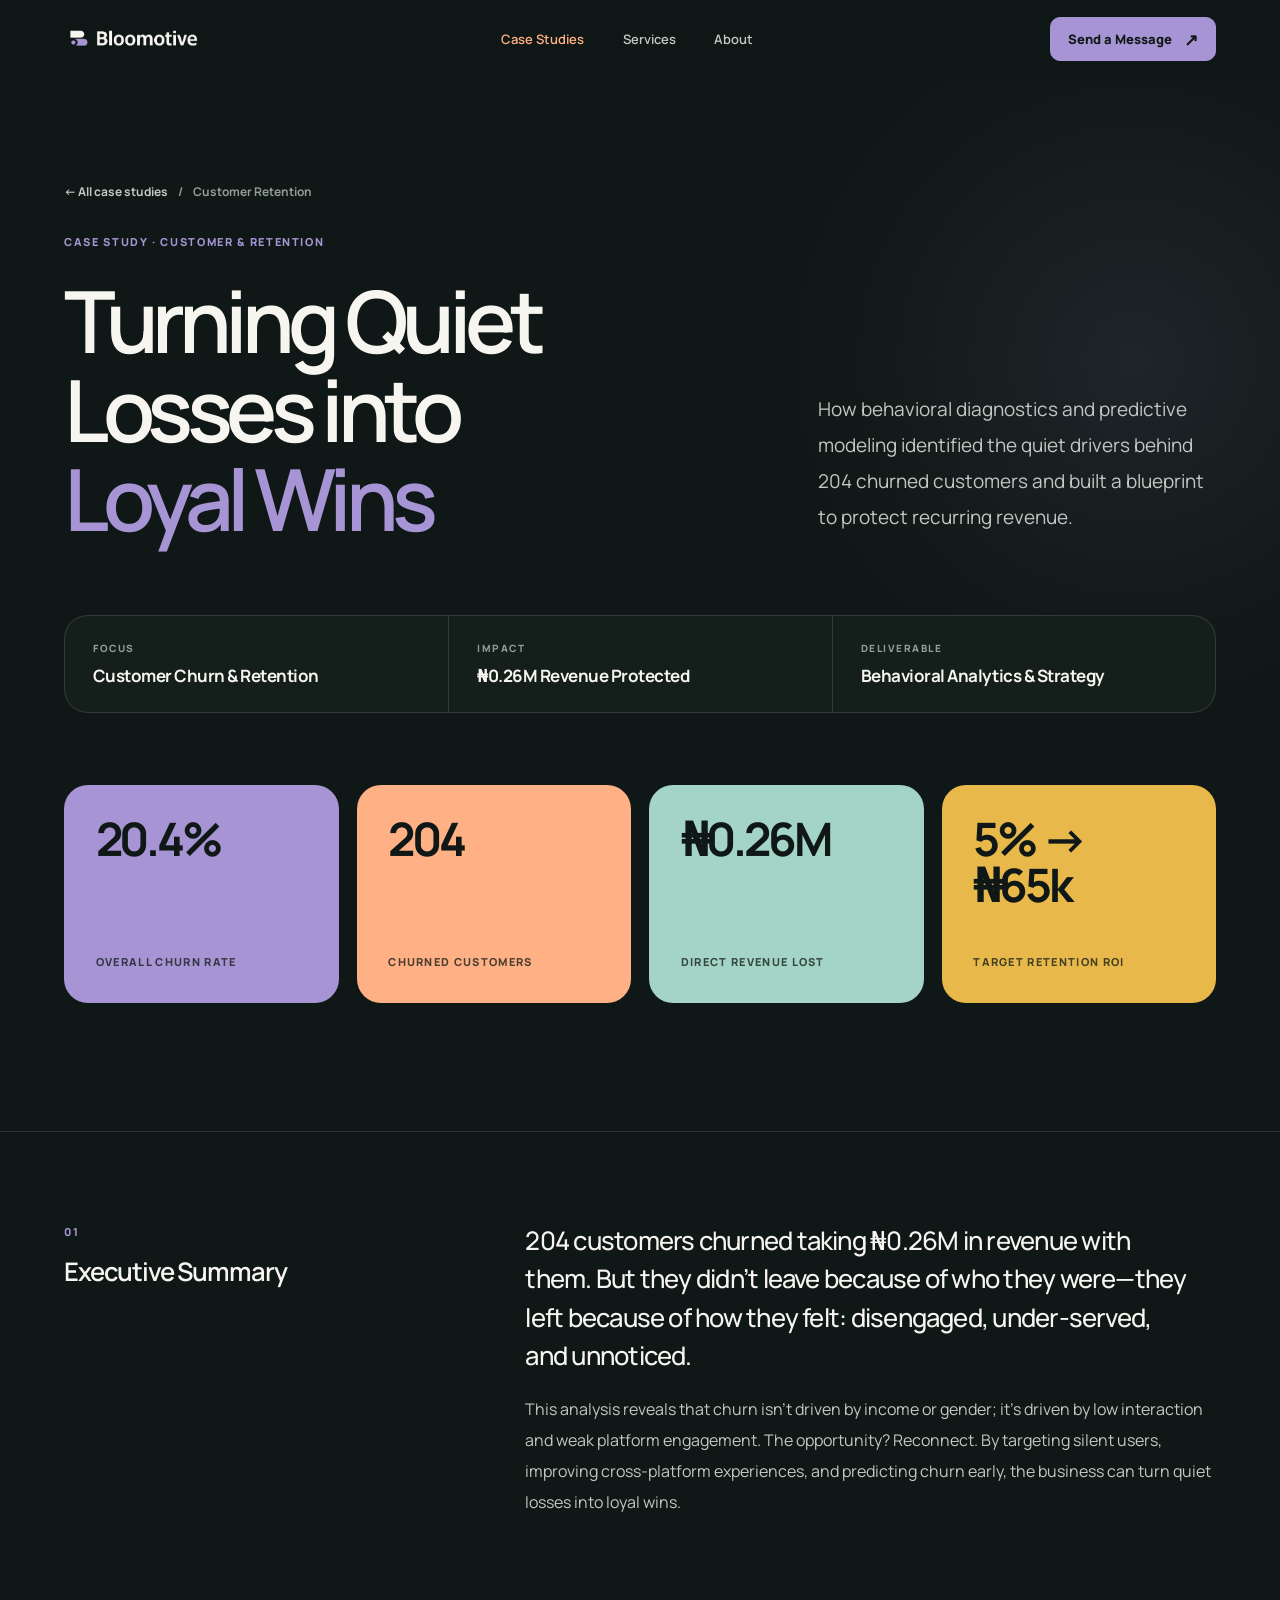
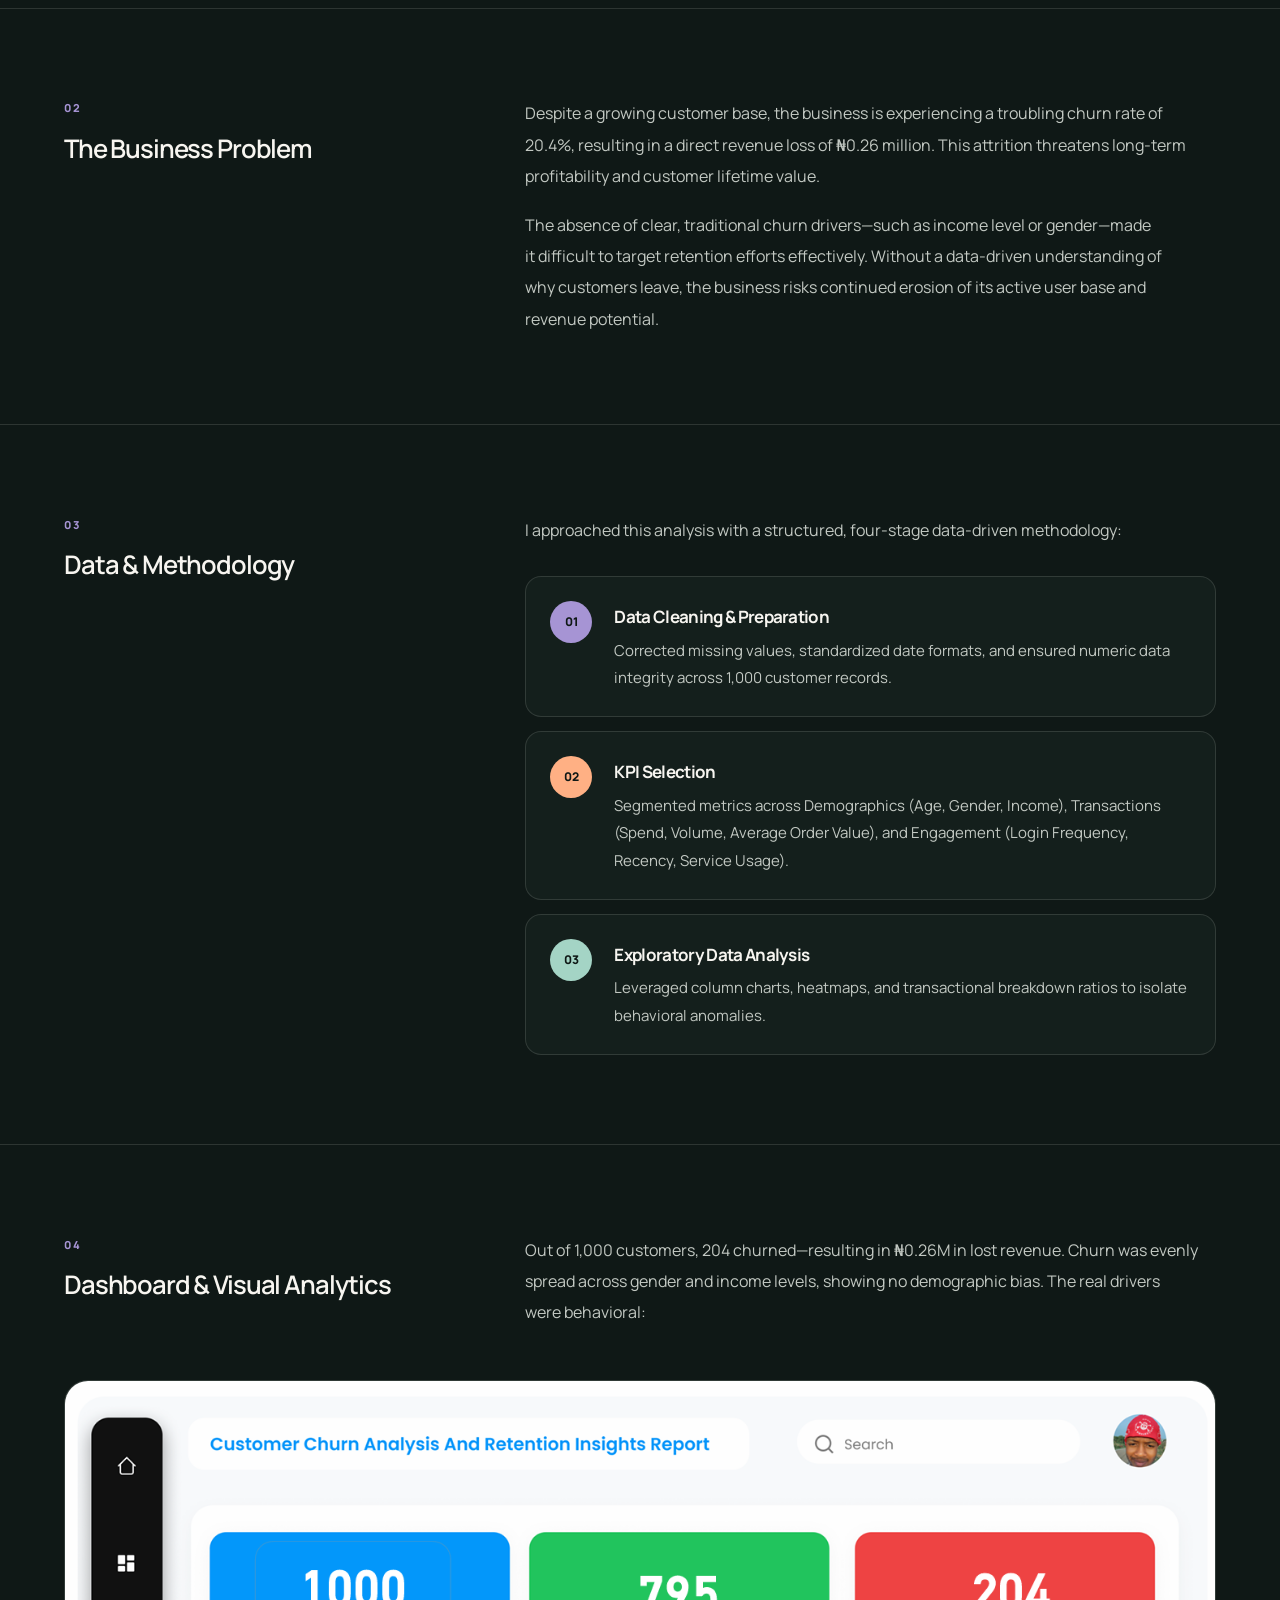
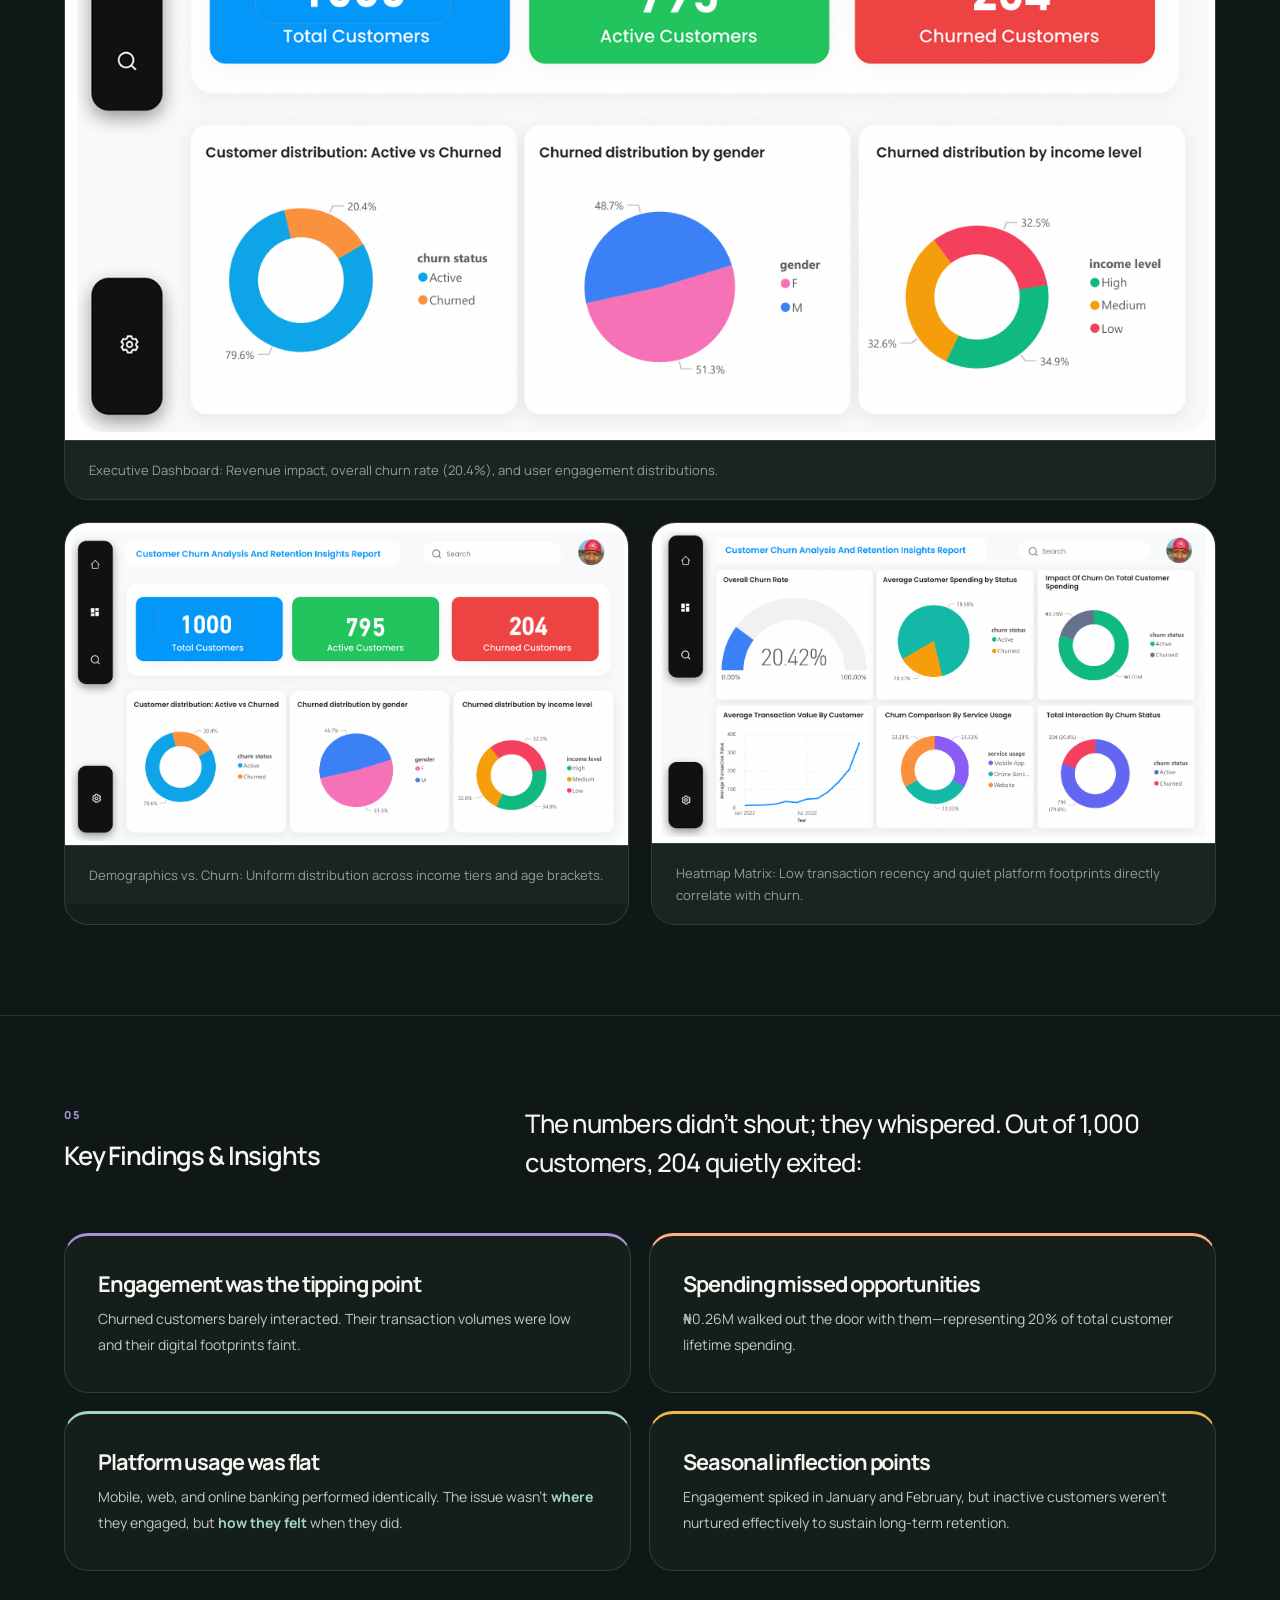
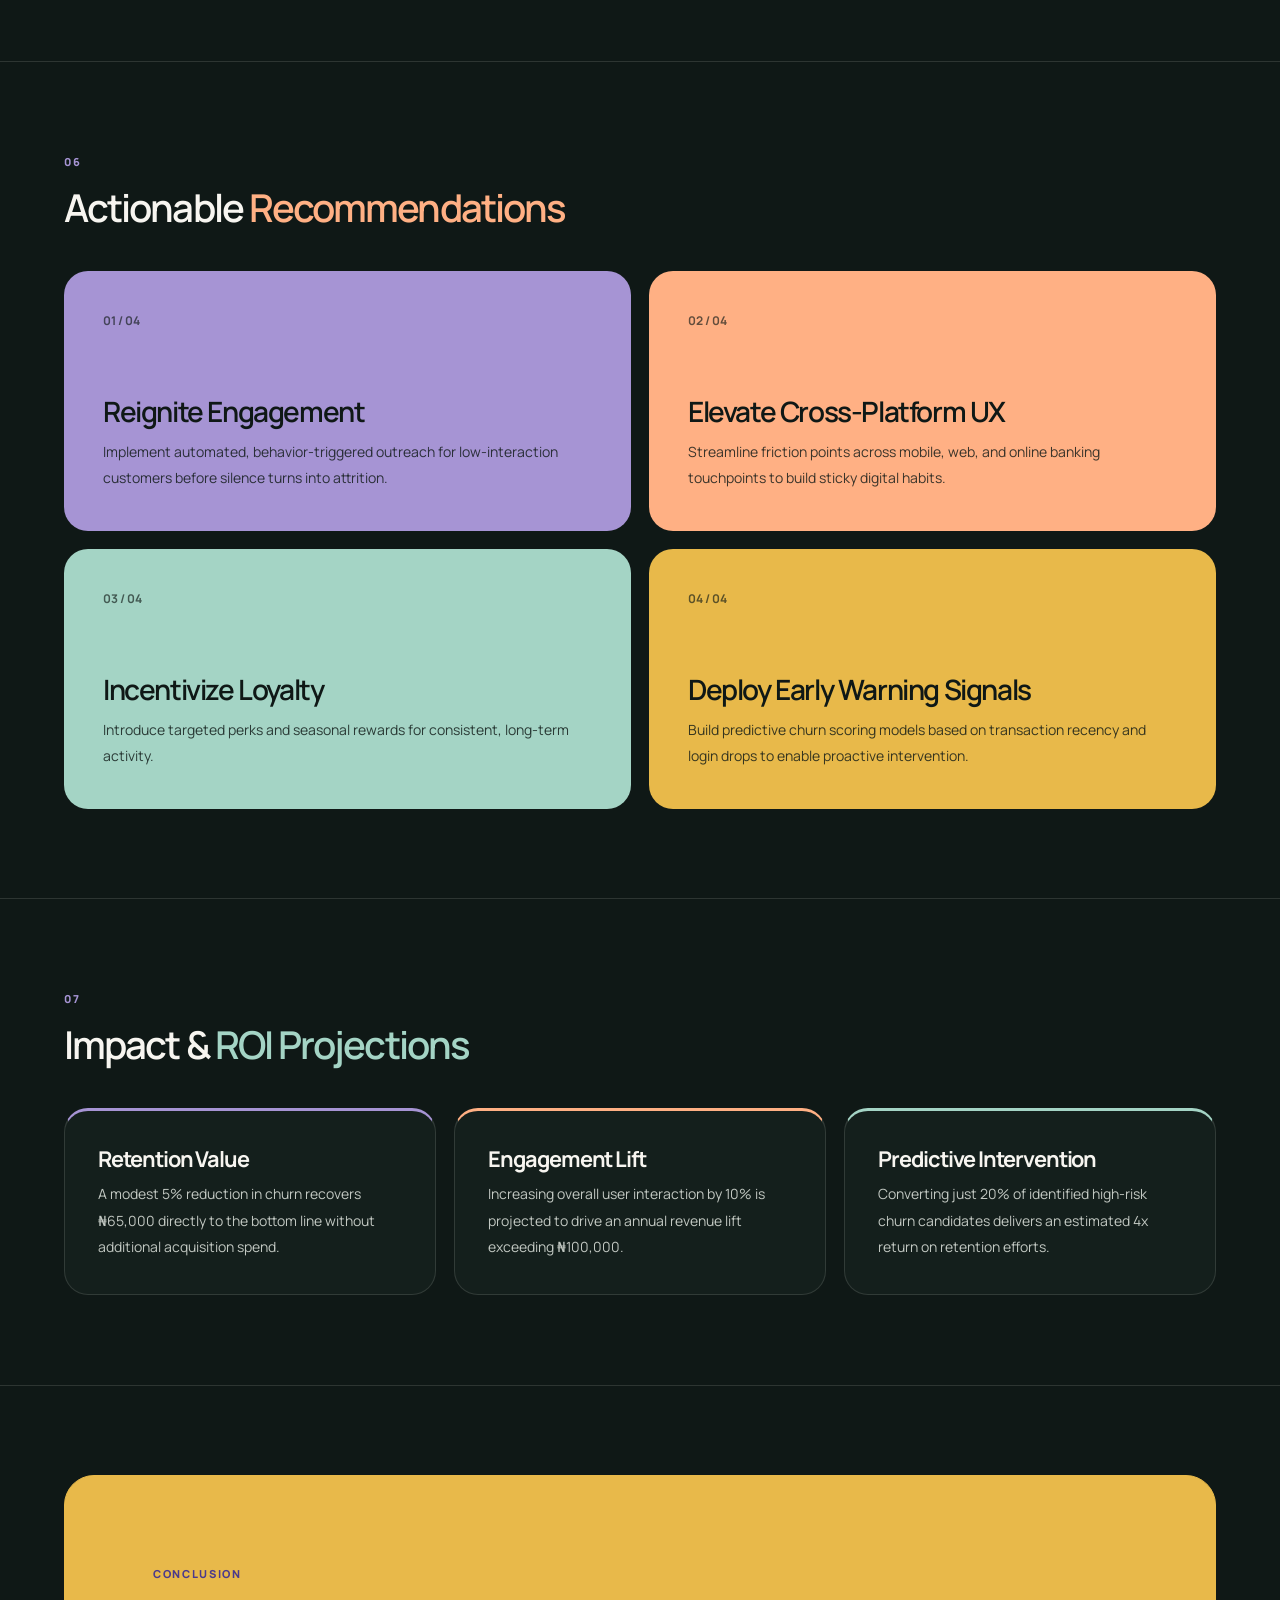
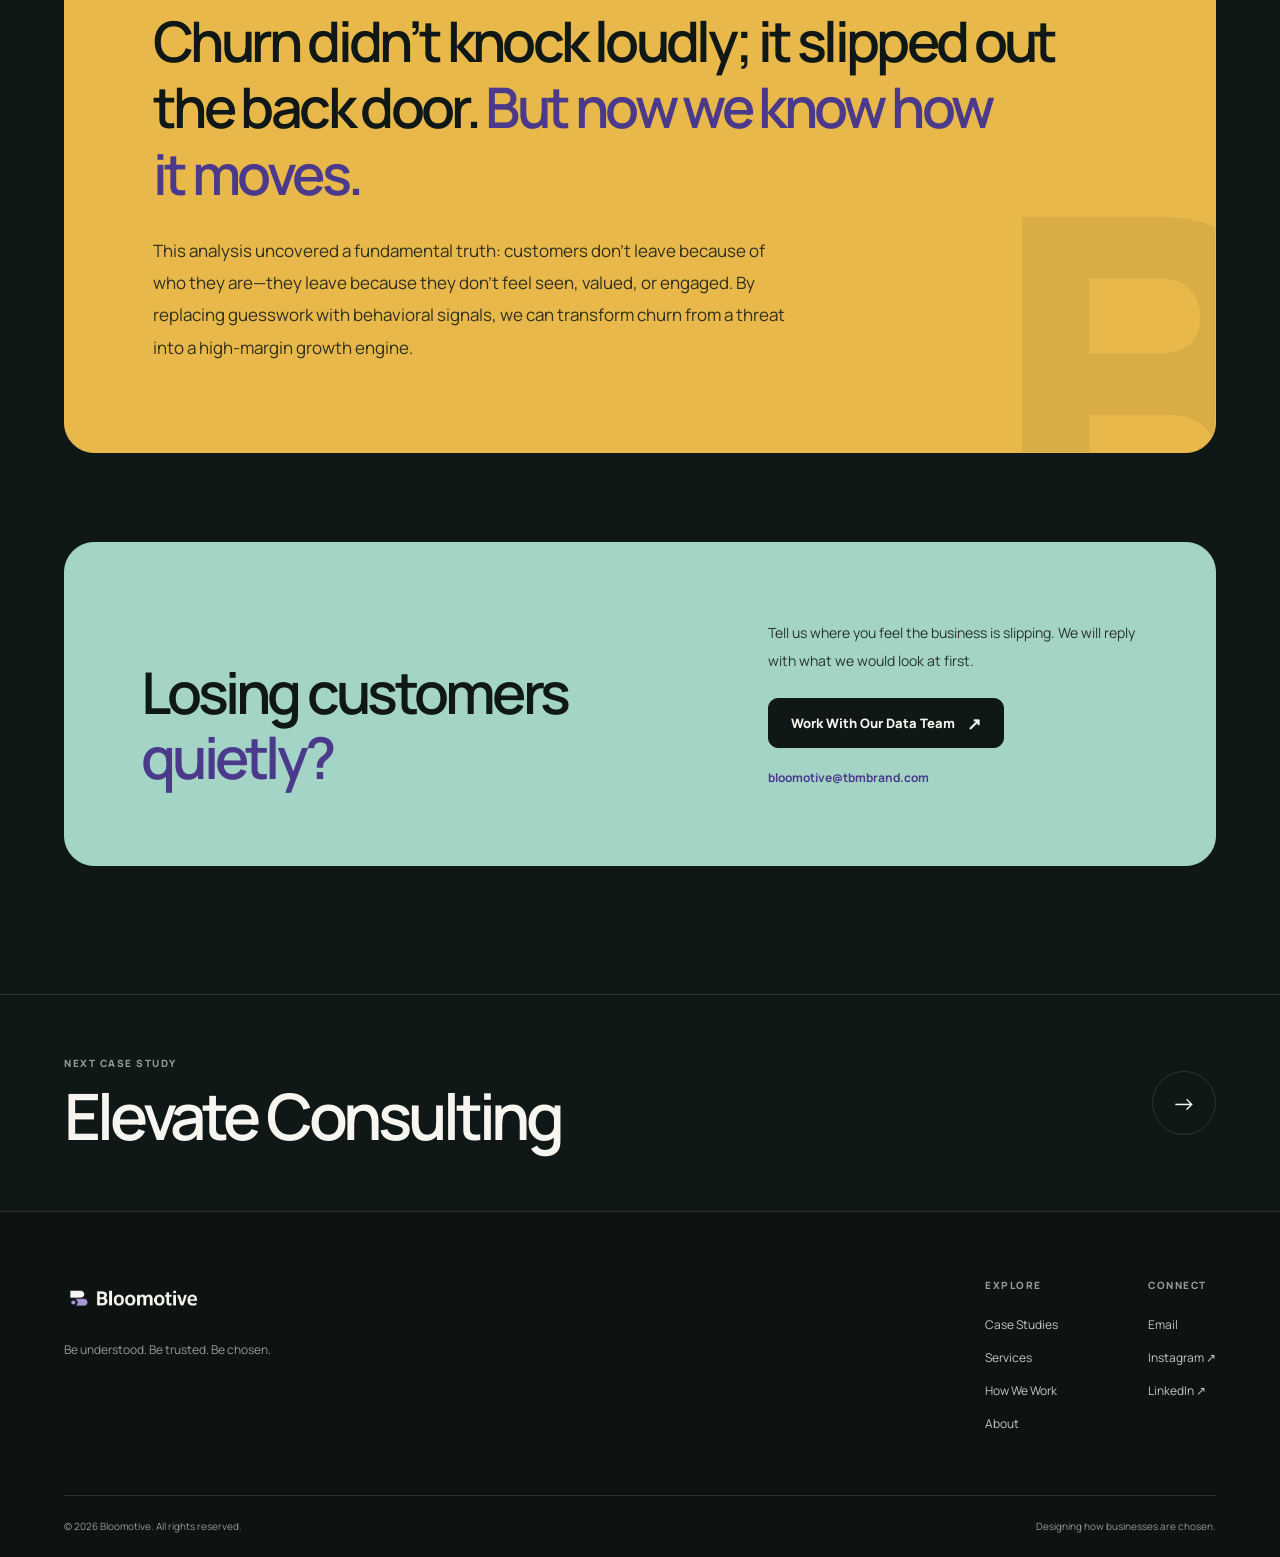
==== images/avenor.html @ 8dbd6a8f "Update breadcrumb and title for customer retention" ====
<!DOCTYPE html>
<html lang="en">
<head>
  <meta charset="UTF-8">
  <meta name="viewport" content="width=device-width, initial-scale=1.0">
  <title>Customer Churn & Retention Analysis | Case Study | Bloomotive</title>
  <meta name="description" content="A behavioral data analysis revealing how low engagement drives customer churn and providing an actionable strategy to recover revenue.">
  <meta name="theme-color" content="#0F1816">
  <meta name="color-scheme" content="dark">
  <link rel="icon" type="image/png" href="/images/bloomotive icon.png">

  <link rel="preconnect" href="https://fonts.googleapis.com">
  <link rel="preconnect" href="https://fonts.gstatic.com" crossorigin>
  <link href="https://fonts.googleapis.com/css2?family=Manrope:wght@400;500;600;700;800&display=swap" rel="stylesheet">

  <style>
    /* ===== Tokens (same as landing page) ===== */
    :root {
      --bg: #0F1816;
      --lavender: #A694D4;
      --paper: #F7F5F0;
      --peach: #FFB084;
      --mint: #A4D4C5;
      --ochre: #E8B94A;
      --pink: #FF6B8E;
      --violet-deep: #4B3A8C;

      --surface: #141F1C;
      --surface-raised: #192521;
      --surface-hover: #202D27;

      --text: #F7F5F0;
      --body: #C2C8C2;
      --muted: #929D95;
      --line: rgba(247, 245, 240, 0.13);
      --lavender-border: rgba(166, 148, 212, 0.3);

      --font: "Manrope", sans-serif;

      --radius-sm: 10px;
      --radius-md: 16px;
      --radius-lg: 24px;
      --radius-xl: 30px;

      --gutter: clamp(20px, 5vw, 64px);
      --section: clamp(76px, 10vw, 132px);
      --ease: cubic-bezier(0.22, 1, 0.36, 1);
    }

    *, *::before, *::after { box-sizing: border-box; }

    html { scroll-behavior: smooth; scroll-padding-top: 100px; }

    body {
      margin: 0;
      background: var(--bg);
      color: var(--body);
      font-family: var(--font);
      font-size: 15px;
      line-height: 1.75;
      -webkit-font-smoothing: antialiased;
      overflow-x: hidden;
    }

    body.menu-open { overflow: hidden; }

    ::selection { background: var(--lavender); color: var(--bg); }

    img { display: block; max-width: 100%; }
    a { color: inherit; text-decoration: none; }
    button { font: inherit; }
    h1, h2, h3, p, ul, ol, figure, dl, dd { margin: 0; padding: 0; }
    ul, ol { list-style: none; }
    h1, h2, h3 { color: var(--text); font-weight: 600; text-wrap: balance; }
    p { text-wrap: pretty; }

    :focus-visible { outline: 2px solid var(--lavender); outline-offset: 5px; border-radius: 5px; }

    .container { width: 100%; max-width: 1320px; margin-inline: auto; padding-inline: var(--gutter); }

    .skip {
      position: absolute; top: -80px; left: 20px; z-index: 300;
      padding: 12px 18px; border-radius: var(--radius-sm);
      background: var(--lavender); color: var(--bg);
    }
    .skip:focus { top: 15px; }

    /* ===== Typography ===== */
    .display-xl { font-size: clamp(2.8rem, 6.7vw, 6rem); line-height: 1.04; letter-spacing: -0.075em; }
    .display-lg { font-size: clamp(2.2rem, 4.5vw, 4rem); line-height: 1.12; letter-spacing: -0.065em; }
    .display-md { font-size: clamp(1.8rem, 3vw, 2.7rem); line-height: 1.2; letter-spacing: -0.05em; }
    .display-sm { font-size: clamp(1.35rem, 2vw, 1.8rem); line-height: 1.3; letter-spacing: -0.045em; }

    .accent { color: var(--lavender); }
    .accent-peach { color: var(--peach); }
    .accent-mint { color: var(--mint); }
    .accent-ochre { color: var(--ochre); }

    .eyebrow {
      display: block;
      color: var(--lavender);
      font-size: 11px;
      font-weight: 800;
      letter-spacing: 0.15em;
      text-transform: uppercase;
    }

    /* ===== Buttons ===== */
    .btn {
      display: inline-flex; align-items: center; justify-content: center; gap: 12px;
      min-height: 50px; padding: 14px 22px;
      border: 1px solid var(--lavender); border-radius: var(--radius-sm);
      background: var(--lavender); color: var(--bg);
      font-size: 13px; font-weight: 800; line-height: 1.4; cursor: pointer;
      transition: background .25s ease, color .25s ease, border-color .25s ease, transform .25s var(--ease);
    }
    .btn:hover { background: var(--paper); border-color: var(--paper); transform: translateY(-2px); }
    .btn-arrow { font-size: 17px; line-height: 1; }

    .text-link {
      display: inline-flex; align-items: center; gap: 10px; padding-block: 10px;
      color: var(--text); font-size: 13px; font-weight: 700; transition: color .2s ease;
    }
    .text-link:hover { color: var(--peach); }

    /* ===== Brand + nav ===== */
    .logo { display: inline-flex; align-items: center; flex-shrink: 0; min-height: 44px; }
    .logo-image { display: block; width: 140px; height: auto; max-height: 52px; object-fit: contain; object-position: left center; }
    @media (max-width: 560px) { .logo-image { width: 130px; max-height: 44px; } }

    .nav {
      position: sticky; top: 0; z-index: 100;
      border-bottom: 1px solid transparent;
      background: rgba(15, 24, 22, 0.94);
      backdrop-filter: blur(18px); -webkit-backdrop-filter: blur(18px);
      transition: border-color .3s ease;
    }
    .nav.scrolled { border-color: var(--line); }
    .nav-inner { display: flex; align-items: center; justify-content: space-between; gap: 24px; min-height: 78px; }
    .nav-links { display: flex; align-items: center; gap: clamp(20px, 3vw, 40px); }
    .nav-links a { padding-block: 12px; color: var(--body); font-size: 13px; font-weight: 600; transition: color .2s ease; }
    .nav-links a:hover, .nav-links a[aria-current="page"] { color: var(--peach); }
    .nav-right { display: flex; align-items: center; gap: 12px; }
    .nav .btn { min-height: 44px; padding: 11px 17px; }

    .menu-btn {
      display: none; width: 46px; height: 46px; align-items: center; justify-content: center;
      border: 1px solid var(--line); border-radius: 50%; background: var(--surface); color: var(--text); cursor: pointer;
    }
    .menu-icon, .menu-icon::before { display: block; width: 18px; height: 2px; border-radius: 2px; background: var(--text); }
    .menu-icon { position: relative; }
    .menu-icon::before { position: absolute; top: -6px; content: ""; }
    .menu-btn[aria-expanded="true"] .menu-icon { transform: rotate(45deg); }
    .menu-btn[aria-expanded="true"] .menu-icon::before { top: 0; transform: rotate(90deg); }

    /* ===== Case study hero ===== */
    .cs-hero { position: relative; padding-block: clamp(56px, 8vw, 110px) clamp(44px, 6vw, 72px); overflow: hidden; }
    .cs-hero::before {
      position: absolute; top: -10%; right: -16%;
      width: 55vw; height: 55vw; max-width: 760px; max-height: 760px; border-radius: 50%;
      background: radial-gradient(circle, rgba(166,148,212,.10), rgba(166,148,212,.025) 48%, transparent 72%);
      content: ""; pointer-events: none;
    }
    .crumbs { position: relative; display: flex; flex-wrap: wrap; align-items: center; gap: 10px; margin-bottom: 30px; font-size: 12px; font-weight: 700; color: var(--muted); }
    .crumbs a { color: var(--body); transition: color .2s ease; }
    .crumbs a:hover { color: var(--peach); }

    .cs-hero-grid {
      position: relative; display: grid;
      grid-template-columns: minmax(0, 1.25fr) minmax(0, .75fr);
      align-items: end; gap: clamp(32px, 7vw, 100px);
    }
    .cs-hero h1 { margin-top: 24px; max-width: 900px; }
    .cs-lede { font-size: clamp(16px, 1.5vw, 19px); line-height: 1.9; color: var(--body); max-width: 440px; padding-bottom: 8px; }

    /* meta bar */
    .meta {
      display: grid; grid-template-columns: repeat(3, minmax(0, 1fr));
      margin-top: clamp(40px, 6vw, 72px);
      border: 1px solid var(--line); border-radius: var(--radius-lg);
      background: var(--surface); overflow: hidden;
    }
    .meta > div { padding: 24px 28px; }
    .meta > div + div { border-left: 1px solid var(--line); }
    .meta dt { font-size: 10px; font-weight: 800; letter-spacing: .15em; text-transform: uppercase; color: var(--muted); margin-bottom: 6px; }
    .meta dd { color: var(--text); font-size: 17px; font-weight: 700; letter-spacing: -0.03em; line-height: 1.4; }

    /* KPI cards */
    .kpi-grid { display: grid; grid-template-columns: repeat(4, minmax(0, 1fr)); gap: 18px; padding-bottom: var(--section); }
    .kpi-card {
      display: flex; flex-direction: column; justify-content: space-between; gap: 44px;
      min-height: 210px; padding: clamp(22px, 2.4vw, 32px);
      border: 1px solid transparent; border-radius: var(--radius-lg);
      color: var(--bg); transition: transform .4s var(--ease), border-color .3s ease;
    }
    .kpi-card:nth-child(1) { background: var(--lavender); }
    .kpi-card:nth-child(2) { background: var(--peach); }
    .kpi-card:nth-child(3) { background: var(--mint); }
    .kpi-card:nth-child(4) { background: var(--ochre); }
    .kpi-card:hover { transform: translateY(-4px); border-color: var(--bg); }
    .kpi-card .val { font-size: clamp(2.1rem, 3.6vw, 3.2rem); font-weight: 700; line-height: 1; letter-spacing: -0.07em; color: var(--bg); }
    .kpi-card .lbl { font-size: 11px; font-weight: 800; letter-spacing: .12em; text-transform: uppercase; color: rgba(15,24,22,.75); }

    /* ===== Content sections ===== */
    .cs-sec { border-top: 1px solid var(--line); padding-block: clamp(56px, 7vw, 100px); }
    .cs-grid {
      display: grid;
      grid-template-columns: minmax(0, .7fr) minmax(0, 1.3fr);
      gap: clamp(30px, 7vw, 110px);
    }
    .cs-grid.stack { grid-template-columns: minmax(0, 1fr); gap: 40px; }
    .cs-label { position: sticky; top: 108px; align-self: start; }
    .cs-grid.stack .cs-label { position: static; }
    .cs-label .num { display: block; margin-bottom: 14px; color: var(--muted); font-size: 11px; font-weight: 800; letter-spacing: .15em; }
    .cs-label h2 { margin-top: 14px; }

    .cs-copy { max-width: 700px; }
    .cs-copy p { font-size: 16px; line-height: 1.95; }
    .cs-copy p + p { margin-top: 18px; }
    .cs-copy .lead { color: var(--text); font-size: clamp(19px, 2vw, 26px); line-height: 1.5; font-weight: 500; letter-spacing: -0.03em; }
    .cs-copy strong { color: var(--text); font-weight: 700; }
    .cs-copy em { color: var(--peach); font-style: normal; }

    /* numbered rows (methodology) */
    .rows { display: grid; gap: 14px; margin-top: 30px; max-width: 760px; }
    .rows li {
      --c: var(--lavender);
      display: grid; grid-template-columns: 44px minmax(0, 1fr); gap: 20px; align-items: start;
      padding: 24px; border: 1px solid var(--line); border-radius: var(--radius-md); background: var(--surface);
      font-size: 15px; line-height: 1.85; counter-increment: r;
    }
    .rows { counter-reset: r; }
    .rows li:nth-child(1) { --c: var(--lavender); }
    .rows li:nth-child(2) { --c: var(--peach); }
    .rows li:nth-child(3) { --c: var(--mint); }
    .rows li::before {
      content: "0" counter(r); display: grid; place-items: center; width: 42px; height: 42px; border-radius: 50%;
      background: var(--c); color: var(--bg); font-size: 12px; font-weight: 800;
    }
    .rows li strong { display: block; color: var(--text); font-size: 17px; font-weight: 700; letter-spacing: -0.04em; margin-bottom: 4px; }

    /* gallery */
    .cs-gallery { display: grid; gap: 22px; }
    .cs-gallery figure { overflow: hidden; border: 1px solid var(--line); border-radius: var(--radius-lg); background: var(--surface); }
    .cs-gallery img { width: 100%; height: auto; }
    .cs-gallery figcaption { padding: 18px 24px; border-top: 1px solid var(--line); background: var(--surface-raised); color: var(--muted); font-size: 13px; line-height: 1.7; }
    .gallery-row { display: grid; grid-template-columns: repeat(2, minmax(0, 1fr)); gap: 22px; }

    /* findings cards (2 x 2) */
    .card-grid { display: grid; grid-template-columns: repeat(2, minmax(0, 1fr)); gap: 18px; }
    .info-card {
      --c: var(--lavender);
      padding: clamp(24px, 2.6vw, 34px); border: 1px solid var(--line); border-top: 3px solid var(--c);
      border-radius: var(--radius-lg); background: var(--surface); font-size: 14px; line-height: 1.9;
      transition: transform .4s var(--ease), border-color .3s ease;
    }
    .info-card:hover { transform: translateY(-4px); border-color: var(--c); }
    .info-card:nth-child(1) { --c: var(--lavender); }
    .info-card:nth-child(2) { --c: var(--peach); }
    .info-card:nth-child(3) { --c: var(--mint); }
    .info-card:nth-child(4) { --c: var(--ochre); }
    .info-card strong { display: block; margin-bottom: 8px; color: var(--text); font-size: clamp(18px, 1.7vw, 22px); font-weight: 700; letter-spacing: -0.05em; line-height: 1.3; }
    .info-card em { color: var(--c); font-style: normal; font-weight: 700; }
    .card-grid.three { grid-template-columns: repeat(3, minmax(0, 1fr)); }

    /* recommendations: solid colour cards like Services */
    .rec-grid { display: grid; grid-template-columns: repeat(2, minmax(0, 1fr)); gap: 18px; }
    .rec {
      --card: var(--lavender);
      position: relative; display: flex; flex-direction: column; justify-content: space-between; gap: 48px;
      min-height: 260px; padding: clamp(24px, 3vw, 38px);
      border: 1px solid transparent; border-radius: var(--radius-lg); background: var(--card);
      font-size: 14px; line-height: 1.9; color: rgba(15,24,22,.82);
      transition: transform .4s var(--ease), border-color .3s ease;
    }
    .rec:nth-child(1) { --card: var(--lavender); }
    .rec:nth-child(2) { --card: var(--peach); }
    .rec:nth-child(3) { --card: var(--mint); }
    .rec:nth-child(4) { --card: var(--ochre); }
    .rec:hover { transform: translateY(-4px); border-color: var(--bg); }
    .rec .rec-num { color: rgba(15,24,22,.65); font-size: 12px; font-weight: 700; }
    .rec strong { display: block; margin-bottom: 10px; color: var(--bg); font-size: clamp(21px, 2.2vw, 28px); font-weight: 600; letter-spacing: -0.05em; line-height: 1.2; }

    /* conclusion statement (ochre, like landing) */
    .statement {
      position: relative; padding: clamp(35px, 7vw, 88px); overflow: hidden;
      border: 1px solid var(--ochre); border-radius: var(--radius-xl); background: var(--ochre);
    }
    .statement::after {
      position: absolute; right: -3%; bottom: -30%; content: "B"; color: rgba(15,24,22,.07);
      font-size: clamp(260px, 38vw, 520px); font-weight: 800; letter-spacing: -.1em; line-height: 1; pointer-events: none;
    }
    .statement-content { position: relative; z-index: 1; }
    .statement .eyebrow { color: var(--violet-deep); }
    .statement .big { max-width: 950px; margin-top: 25px; color: var(--bg); font-size: clamp(27px, 4.4vw, 56px); font-weight: 600; line-height: 1.18; letter-spacing: -0.065em; }
    .statement .big .accent { color: var(--violet-deep); }
    .statement .small { max-width: 640px; margin-top: 28px; color: rgba(15,24,22,.85); font-size: clamp(15px, 1.4vw, 17px); line-height: 1.9; }

    /* CTA (mint, like landing contact) */
    .contact {
      position: relative; padding: clamp(30px, 6vw, 76px); overflow: hidden;
      border: 1px solid var(--mint); border-radius: var(--radius-xl); background: var(--mint);
    }
    .contact-inner { display: grid; grid-template-columns: minmax(0, 1.2fr) minmax(0, .8fr); align-items: end; gap: 35px 70px; }
    .contact h2 { max-width: 700px; color: var(--bg); }
    .contact .accent { color: var(--violet-deep); }
    .contact-copy { max-width: 430px; color: rgba(15,24,22,.85); font-size: 14px; line-height: 1.95; }
    .contact .btn { margin-top: 24px; border-color: var(--bg); background: var(--bg); color: var(--paper); }
    .contact .btn:hover { border-color: var(--paper); background: var(--paper); color: var(--bg); }
    .contact-email { display: block; width: fit-content; margin-top: 18px; color: var(--violet-deep); font-size: 12px; font-weight: 700; overflow-wrap: anywhere; }

    /* next case study */
    .next { border-top: 1px solid var(--line); margin-top: var(--section); padding-block: clamp(36px, 5vw, 60px); }
    .next a { display: flex; align-items: center; justify-content: space-between; gap: 24px; }
    .next small { display: block; color: var(--muted); font-size: 10px; font-weight: 800; letter-spacing: .15em; text-transform: uppercase; }
    .next strong { display: block; margin-top: 8px; color: var(--text); font-size: clamp(2rem, 5vw, 4rem); font-weight: 600; letter-spacing: -0.065em; line-height: 1.1; transition: color .25s ease; }
    .next .arrow { display: grid; place-items: center; flex: none; width: 64px; height: 64px; border: 1px solid var(--line); border-radius: 50%; color: var(--text); font-size: 24px; transition: background .25s ease, color .25s ease, transform .3s var(--ease); }
    .next a:hover strong { color: var(--peach); }
    .next a:hover .arrow { background: var(--peach); color: var(--bg); border-color: var(--peach); transform: translateX(6px); }

    /* ===== Footer ===== */
    .foot { border-top: 1px solid var(--line); background: #0C1311; }
    .foot-top { display: flex; justify-content: space-between; flex-wrap: wrap; gap: 45px; padding-block: 65px 55px; }
    .foot-brand p { margin-top: 13px; color: var(--muted); font-size: 12px; }
    .foot-links { display: flex; flex-wrap: wrap; gap: clamp(35px, 7vw, 95px); }
    .foot-col h2 { margin-bottom: 13px; color: var(--muted); font-size: 10px; font-weight: 800; letter-spacing: .15em; text-transform: uppercase; }
    .foot-col a { display: block; padding-block: 6px; color: var(--body); font-size: 12px; transition: color .2s ease; }
    .foot-col a:hover { color: var(--peach); }
    .foot-base { display: flex; justify-content: space-between; flex-wrap: wrap; gap: 12px; padding-block: 22px; border-top: 1px solid var(--line); color: var(--muted); font-size: 10px; }

    /* ===== Motion ===== */
    .reveal { opacity: 1; transform: none; }
    @media (prefers-reduced-motion: no-preference) {
      .js-ready .reveal { opacity: 0; transform: translateY(20px); transition: opacity .7s var(--ease), transform .7s var(--ease); }
      .js-ready .reveal.in { opacity: 1; transform: translateY(0); }
      .rise { animation: rise .8s var(--ease) both; animation-delay: calc(var(--i, 0) * 110ms); }
      @keyframes rise { from { opacity: 0; transform: translateY(22px); } to { opacity: 1; transform: translateY(0); } }
    }

    /* ===== Responsive ===== */
    @media (max-width: 1024px) {
      .kpi-grid { grid-template-columns: repeat(2, minmax(0, 1fr)); }
      .card-grid.three { grid-template-columns: minmax(0, 1fr); }
    }
    @media (max-width: 820px) {
      .nav-inner { min-height: 70px; }
      .nav-links { display: none; }
      .nav-links.mobile-open {
        position: absolute; top: calc(100% + 8px); right: var(--gutter); left: var(--gutter);
        display: flex; flex-direction: column; align-items: stretch; gap: 0; padding: 12px;
        border: 1px solid var(--line); border-radius: var(--radius-md); background: #141F1C; box-shadow: 0 24px 55px rgba(0,0,0,.35);
      }
      .nav-links.mobile-open a { padding: 15px 13px; border-radius: 8px; color: var(--text); font-size: 14px; }
      .nav-links.mobile-open a:hover { background: var(--surface-hover); color: var(--peach); }
      .menu-btn { display: inline-flex; }
      .nav .nav-right > .btn { display: none; }

      .cs-hero-grid, .cs-grid, .contact-inner { grid-template-columns: minmax(0, 1fr); }
      .cs-hero-grid { gap: 24px; }
      .cs-label { position: static; }
      .meta { grid-template-columns: minmax(0, 1fr); }
      .meta > div + div { border-left: 0; border-top: 1px solid var(--line); }
      .card-grid, .rec-grid, .gallery-row { grid-template-columns: minmax(0, 1fr); }
      .contact-inner { gap: 25px; }
    }
    @media (max-width: 560px) {
      .kpi-grid { grid-template-columns: minmax(0, 1fr); gap: 13px; }
      .kpi-card { min-height: 170px; gap: 30px; }
      .rows li { grid-template-columns: minmax(0, 1fr); gap: 14px; }
      .statement { padding: 30px 23px; border-radius: 20px; }
      .contact { padding: 28px 23px; border-radius: 20px; }
      .next .arrow { width: 50px; height: 50px; }
      .foot-top { padding-block: 48px 38px; }
      .foot-links { width: 100%; justify-content: flex-start; gap: 45px; }
      .foot-base { flex-direction: column; }
    }
    @media (prefers-reduced-motion: reduce) {
      *, *::before, *::after { scroll-behavior: auto !important; animation-duration: .01ms !important; animation-iteration-count: 1 !important; transition-duration: .01ms !important; }
    }
  </style>
</head>

<body>
<a class="skip" href="#main">Skip to content</a>

<header class="nav" id="nav">
  <div class="container nav-inner">
    <a class="logo" href="/index.html" aria-label="Bloomotive home">
      <img src="/hero%20logo.png" alt="Bloomotive" class="logo-image">
    </a>

    <nav class="nav-links" id="site-navigation" aria-label="Primary navigation">
      <a href="/index.html#work" aria-current="page">Case Studies</a>
      <a href="/index.html#services">Services</a>
      <a href="/index.html#about">About</a>
    </nav>

    <div class="nav-right">
      <a class="btn" href="mailto:bloomotive@tbmbrand.com">Send a Message <span class="btn-arrow" aria-hidden="true">↗</span></a>
      <button class="menu-btn" type="button" aria-label="Open menu" aria-expanded="false" aria-controls="site-navigation">
        <span class="menu-icon" aria-hidden="true"></span>
      </button>
    </div>
  </div>
</header>

<main id="main">

  <!-- Hero -->
  <section class="cs-hero" aria-labelledby="cs-title">
    <div class="container">
      <nav class="crumbs rise" style="--i:0" aria-label="Breadcrumb">
        <a href="/index.html#work">&larr; All case studies</a>
        <span aria-hidden="true">/</span>
        <span>Customer Retention</span>
      </nav>

      <div class="cs-hero-grid">
        <div>
          <span class="eyebrow rise" style="--i:1">Case Study &middot; Customer &amp; Retention</span>
          <h1 class="display-xl rise" id="cs-title" style="--i:2">
            Turning Quiet Losses into <span class="accent">Loyal Wins</span>
          </h1>
        </div>

        <p class="cs-lede rise" style="--i:3">
          How behavioral diagnostics and predictive modeling identified the quiet drivers behind 204 churned customers and built a blueprint to protect recurring revenue.
        </p>
      </div>

      <dl class="meta rise" style="--i:4">
        <div><dt>Focus</dt><dd>Customer Churn &amp; Retention</dd></div>
        <div><dt>Impact</dt><dd>₦0.26M Revenue Protected</dd></div>
        <div><dt>Deliverable</dt><dd>Behavioral Analytics &amp; Strategy</dd></div>
      </dl>
    </div>
  </section>

  <!-- KPIs -->
  <div class="container">
    <section class="kpi-grid" aria-label="Key Performance Indicators">
      <div class="kpi-card reveal"><div class="val">20.4%</div><div class="lbl">Overall Churn Rate</div></div>
      <div class="kpi-card reveal"><div class="val">204</div><div class="lbl">Churned Customers</div></div>
      <div class="kpi-card reveal"><div class="val">₦0.26M</div><div class="lbl">Direct Revenue Lost</div></div>
      <div class="kpi-card reveal"><div class="val">5% &rarr; ₦65k</div><div class="lbl">Target Retention ROI</div></div>
    </section>
  </div>

  <!-- Executive summary -->
  <section class="cs-sec" aria-labelledby="h-summary">
    <div class="container cs-grid">
      <div class="cs-label reveal">
        <span class="eyebrow">01</span>
        <h2 class="display-sm" id="h-summary">Executive Summary</h2>
      </div>
      <div class="cs-copy reveal">
        <p class="lead">
          204 customers churned taking ₦0.26M in revenue with them. But they didn’t leave because of who they were—they left because of how they felt: disengaged, under-served, and unnoticed.
        </p>
        <p>
          This analysis reveals that churn isn’t driven by income or gender; it’s driven by low interaction and weak platform engagement. The opportunity? Reconnect. By targeting silent users, improving cross-platform experiences, and predicting churn early, the business can turn quiet losses into loyal wins.
        </p>
      </div>
    </div>
  </section>

  <!-- Problem -->
  <section class="cs-sec" aria-labelledby="h-problem">
    <div class="container cs-grid">
      <div class="cs-label reveal">
        <span class="eyebrow">02</span>
        <h2 class="display-sm" id="h-problem">The Business Problem</h2>
      </div>
      <div class="cs-copy reveal">
        <p>
          Despite a growing customer base, the business is experiencing a troubling churn rate of 20.4%, resulting in a direct revenue loss of ₦0.26 million. This attrition threatens long-term profitability and customer lifetime value.
        </p>
        <p>
          The absence of clear, traditional churn drivers—such as income level or gender—made it difficult to target retention efforts effectively. Without a data-driven understanding of why customers leave, the business risks continued erosion of its active user base and revenue potential.
        </p>
      </div>
    </div>
  </section>

  <!-- Methodology -->
  <section class="cs-sec" aria-labelledby="h-method">
    <div class="container cs-grid">
      <div class="cs-label reveal">
        <span class="eyebrow">03</span>
        <h2 class="display-sm" id="h-method">Data &amp; Methodology</h2>
      </div>
      <div class="cs-copy reveal">
        <p>I approached this analysis with a structured, four-stage data-driven methodology:</p>
        <ul class="rows">
          <li><div><strong>Data Cleaning &amp; Preparation</strong>Corrected missing values, standardized date formats, and ensured numeric data integrity across 1,000 customer records.</div></li>
          <li><div><strong>KPI Selection</strong>Segmented metrics across Demographics (Age, Gender, Income), Transactions (Spend, Volume, Average Order Value), and Engagement (Login Frequency, Recency, Service Usage).</div></li>
          <li><div><strong>Exploratory Data Analysis</strong>Leveraged column charts, heatmaps, and transactional breakdown ratios to isolate behavioral anomalies.</div></li>
        </ul>
      </div>
    </div>
  </section>

  <!-- Visuals -->
  <section class="cs-sec" aria-labelledby="h-visuals">
    <div class="container">
      <div class="cs-grid" style="margin-bottom:clamp(32px,4vw,52px)">
        <div class="cs-label reveal">
          <span class="eyebrow">04</span>
          <h2 class="display-sm" id="h-visuals">Dashboard &amp; Visual Analytics</h2>
        </div>
        <div class="cs-copy reveal">
          <p>
            Out of 1,000 customers, 204 churned—resulting in ₦0.26M in lost revenue. Churn was evenly spread across gender and income levels, showing no demographic bias. The real drivers were behavioral:
          </p>
        </div>
      </div>

      <div class="cs-gallery">
        <figure class="reveal">
          <img src="avenor.png" alt="Executive Churn Overview Dashboard" loading="lazy">
          <figcaption>Executive Dashboard: Revenue impact, overall churn rate (20.4%), and user engagement distributions.</figcaption>
        </figure>

        <div class="gallery-row">
          <figure class="reveal">
            <img src="avenor.png" alt="Demographic vs Behavioral Churn Breakdown" loading="lazy">
            <figcaption>Demographics vs. Churn: Uniform distribution across income tiers and age brackets.</figcaption>
          </figure>

          <figure class="reveal">
            <img src="avenor1.png" alt="Platform Engagement Heatmap" loading="lazy">
            <figcaption>Heatmap Matrix: Low transaction recency and quiet platform footprints directly correlate with churn.</figcaption>
          </figure>
        </div>
      </div>
    </div>
  </section>

  <!-- Findings -->
  <section class="cs-sec" aria-labelledby="h-findings">
    <div class="container">
      <div class="cs-grid" style="margin-bottom:clamp(32px,4vw,52px)">
        <div class="cs-label reveal">
          <span class="eyebrow">05</span>
          <h2 class="display-sm" id="h-findings">Key Findings &amp; Insights</h2>
        </div>
        <div class="cs-copy reveal">
          <p class="lead">The numbers didn’t shout; they whispered. Out of 1,000 customers, 204 quietly exited:</p>
        </div>
      </div>

      <ul class="card-grid">
        <li class="info-card reveal"><strong>Engagement was the tipping point</strong>Churned customers barely interacted. Their transaction volumes were low and their digital footprints faint.</li>
        <li class="info-card reveal"><strong>Spending missed opportunities</strong>₦0.26M walked out the door with them—representing 20% of total customer lifetime spending.</li>
        <li class="info-card reveal"><strong>Platform usage was flat</strong>Mobile, web, and online banking performed identically. The issue wasn't <em>where</em> they engaged, but <em>how they felt</em> when they did.</li>
        <li class="info-card reveal"><strong>Seasonal inflection points</strong>Engagement spiked in January and February, but inactive customers weren't nurtured effectively to sustain long-term retention.</li>
      </ul>
    </div>
  </section>

  <!-- Recommendations -->
  <section class="cs-sec" aria-labelledby="h-recs">
    <div class="container">
      <div class="cs-grid stack">
        <div class="cs-label reveal">
          <span class="eyebrow">06</span>
          <h2 class="display-md" id="h-recs">Actionable <span class="accent-peach">Recommendations</span></h2>
        </div>

        <ul class="rec-grid">
          <li class="rec reveal"><span class="rec-num">01 / 04</span><div><strong>Reignite Engagement</strong>Implement automated, behavior-triggered outreach for low-interaction customers before silence turns into attrition.</div></li>
          <li class="rec reveal"><span class="rec-num">02 / 04</span><div><strong>Elevate Cross-Platform UX</strong>Streamline friction points across mobile, web, and online banking touchpoints to build sticky digital habits.</div></li>
          <li class="rec reveal"><span class="rec-num">03 / 04</span><div><strong>Incentivize Loyalty</strong>Introduce targeted perks and seasonal rewards for consistent, long-term activity.</div></li>
          <li class="rec reveal"><span class="rec-num">04 / 04</span><div><strong>Deploy Early Warning Signals</strong>Build predictive churn scoring models based on transaction recency and login drops to enable proactive intervention.</div></li>
        </ul>
      </div>
    </div>
  </section>

  <!-- Impact -->
  <section class="cs-sec" aria-labelledby="h-impact">
    <div class="container">
      <div class="cs-grid stack">
        <div class="cs-label reveal">
          <span class="eyebrow">07</span>
          <h2 class="display-md" id="h-impact">Impact &amp; <span class="accent-mint">ROI Projections</span></h2>
        </div>

        <ul class="card-grid three">
          <li class="info-card reveal"><strong>Retention Value</strong>A modest 5% reduction in churn recovers ₦65,000 directly to the bottom line without additional acquisition spend.</li>
          <li class="info-card reveal"><strong>Engagement Lift</strong>Increasing overall user interaction by 10% is projected to drive an annual revenue lift exceeding ₦100,000.</li>
          <li class="info-card reveal"><strong>Predictive Intervention</strong>Converting just 20% of identified high-risk churn candidates delivers an estimated 4x return on retention efforts.</li>
        </ul>
      </div>
    </div>
  </section>

  <!-- Conclusion -->
  <section class="cs-sec" aria-labelledby="h-conclusion" style="padding-bottom:0">
    <div class="container">
      <div class="statement reveal">
        <div class="statement-content">
          <span class="eyebrow" id="h-conclusion">Conclusion</span>
          <p class="big">Churn didn’t knock loudly; it slipped out the back door. <span class="accent">But now we know how it moves.</span></p>
          <p class="small">
            This analysis uncovered a fundamental truth: customers don’t leave because of who they are—they leave because they don’t feel seen, valued, or engaged. By replacing guesswork with behavioral signals, we can transform churn from a threat into a high-margin growth engine.
          </p>
        </div>
      </div>
    </div>
  </section>

  <!-- CTA -->
  <section class="cs-sec" style="border-top:0;padding-bottom:0" aria-labelledby="cta-title">
    <div class="container">
      <div class="contact reveal">
        <div class="contact-inner">
          <h2 class="display-lg" id="cta-title">
            Losing customers <span class="accent">quietly?</span>
          </h2>
          <div class="contact-copy">
            <p>Tell us where you feel the business is slipping. We will reply with what we would look at first.</p>
            <a class="btn" href="mailto:bloomotive@tbmbrand.com?subject=Analytics%20%26%20Retention%20Enquiry">
              Work With Our Data Team <span class="btn-arrow" aria-hidden="true">↗</span>
            </a>
            <a class="contact-email" href="mailto:bloomotive@tbmbrand.com">bloomotive@tbmbrand.com</a>
          </div>
        </div>
      </div>
    </div>
  </section>

  <!-- Next case study -->
  <nav class="next" aria-label="Next case study">
    <div class="container">
      <a href="/elevate-consulting.html">
        <div>
          <small>Next case study</small>
          <strong>Elevate Consulting</strong>
        </div>
        <span class="arrow" aria-hidden="true">&rarr;</span>
      </a>
    </div>
  </nav>

</main>

<footer class="foot">
  <div class="container">
    <div class="foot-top">
      <div class="foot-brand">
        <a class="logo" href="/index.html" aria-label="Bloomotive home">
          <img src="/hero%20logo.png" alt="Bloomotive" class="logo-image">
        </a>
        <p>Be understood. Be trusted. Be chosen.</p>
      </div>

      <nav class="foot-links" aria-label="Footer navigation">
        <div class="foot-col">
          <h2>Explore</h2>
          <a href="/index.html#work">Case Studies</a>
          <a href="/index.html#services">Services</a>
          <a href="/index.html#process">How We Work</a>
          <a href="/index.html#about">About</a>
        </div>
        <div class="foot-col">
          <h2>Connect</h2>
          <a href="mailto:bloomotive@tbmbrand.com">Email</a>
          <a href="https://www.instagram.com/thebloomotive?stkn=bXFsdGhiMmFxanRz" target="_blank" rel="noopener noreferrer">Instagram ↗</a>
          <a href="https://www.linkedin.com/company/bloomotive/" target="_blank" rel="noopener noreferrer">LinkedIn ↗</a>
        </div>
      </nav>
    </div>

    <div class="foot-base">
      <span>© <span id="year">2026</span> Bloomotive. All rights reserved.</span>
      <span>Designing how businesses are chosen.</span>
    </div>
  </div>
</footer>

<script>
(function () {
  "use strict";
  var nav = document.getElementById("nav");
  var menuBtn = document.querySelector(".menu-btn");
  var navLinks = document.querySelector(".nav-links");
  var reduceMotion = window.matchMedia("(prefers-reduced-motion: reduce)").matches;

  function updateNav() { nav.classList.toggle("scrolled", window.scrollY > 8); }
  updateNav();
  window.addEventListener("scroll", updateNav, { passive: true });

  function setMenu(open) {
    navLinks.classList.toggle("mobile-open", open);
    menuBtn.setAttribute("aria-expanded", String(open));
    menuBtn.setAttribute("aria-label", open ? "Close menu" : "Open menu");
    document.body.classList.toggle("menu-open", open);
  }
  menuBtn.addEventListener("click", function () {
    setMenu(menuBtn.getAttribute("aria-expanded") !== "true");
  });
  navLinks.querySelectorAll("a").forEach(function (l) { l.addEventListener("click", function () { setMenu(false); }); });
  document.addEventListener("keydown", function (e) { if (e.key === "Escape") setMenu(false); });
  document.addEventListener("click", function (e) {
    if (menuBtn.getAttribute("aria-expanded") === "true" && !nav.contains(e.target)) setMenu(false);
  });
  window.addEventListener("resize", function () { if (window.innerWidth > 820) setMenu(false); });

  document.getElementById("year").textContent = new Date().getFullYear();

  var items = document.querySelectorAll(".reveal");
  if (!reduceMotion && "IntersectionObserver" in window) {
    document.documentElement.classList.add("js-ready");
    var io = new IntersectionObserver(function (entries) {
      entries.forEach(function (en) {
        if (en.isIntersecting) { en.target.classList.add("in"); io.unobserve(en.target); }
      });
    }, { threshold: 0.08, rootMargin: "0px 0px -35px 0px" });
    items.forEach(function (i) { io.observe(i); });
  }
})();
</script>
</body>
</html>
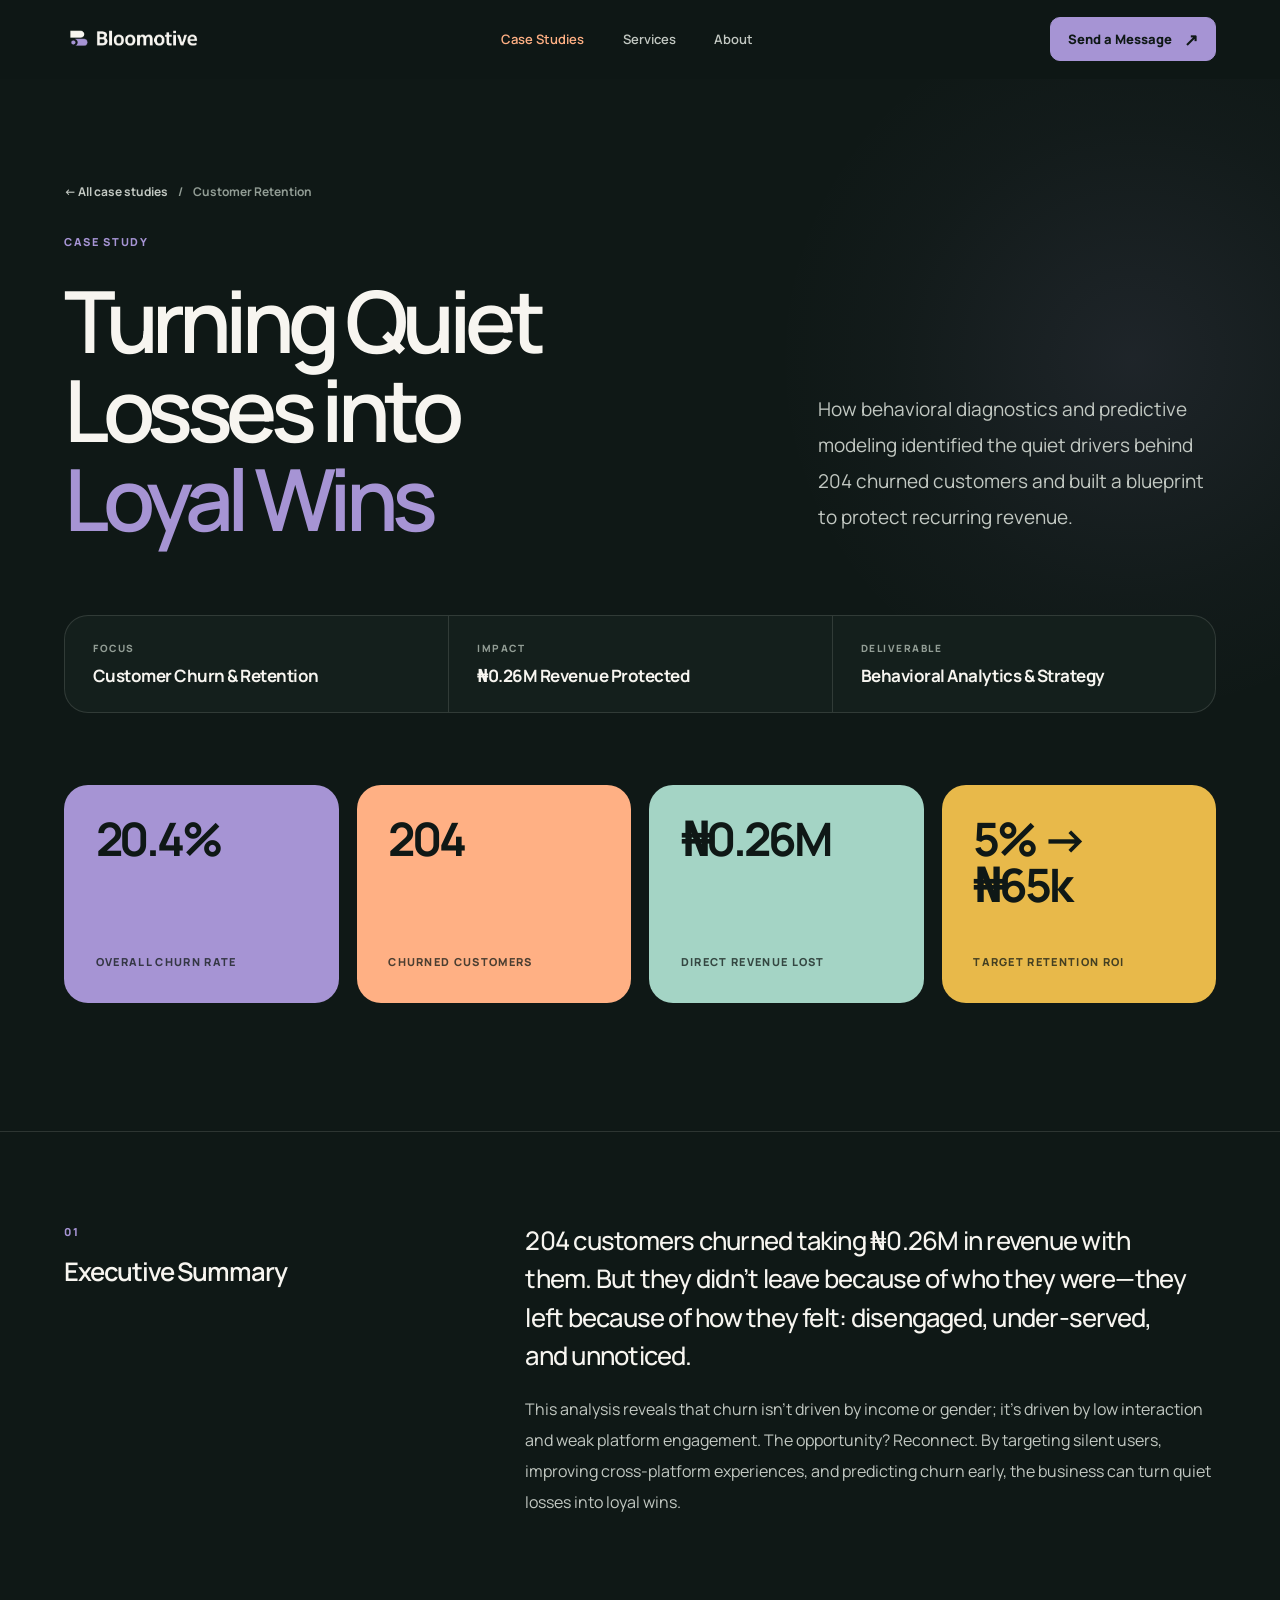
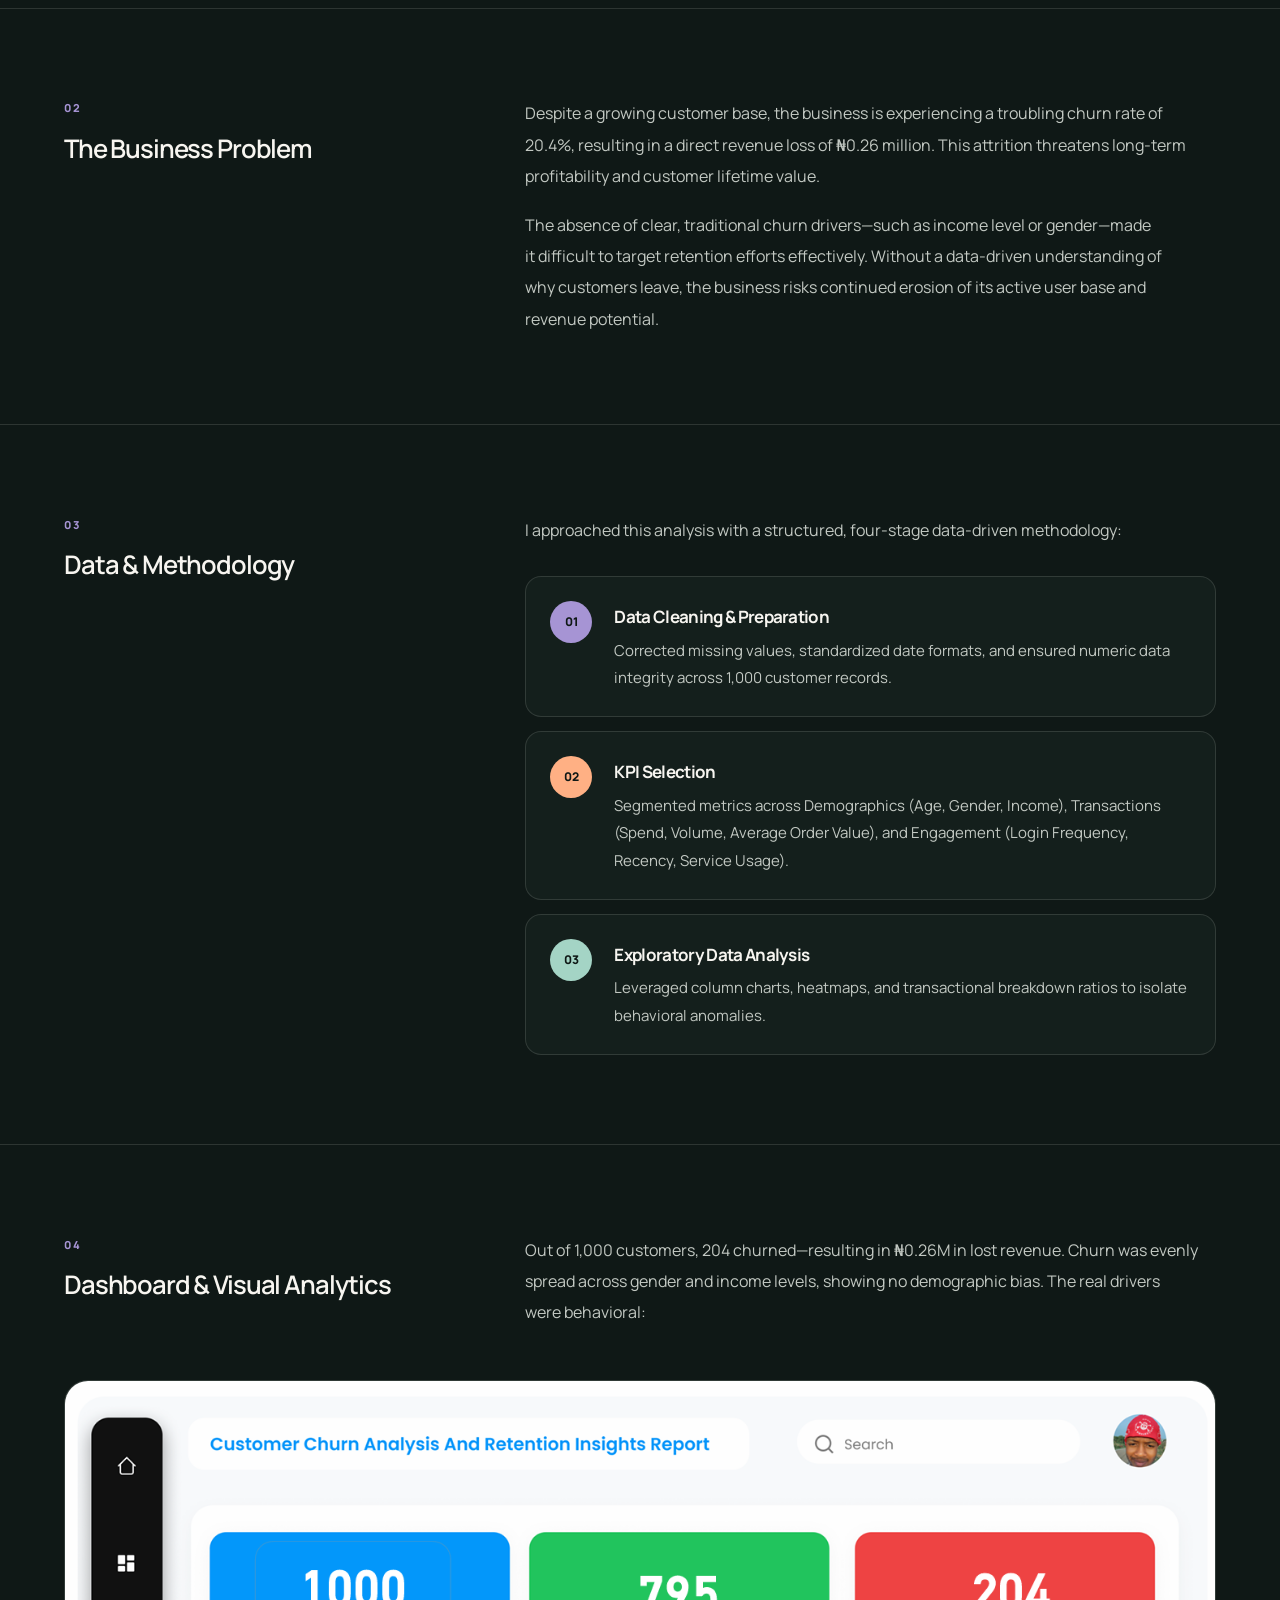
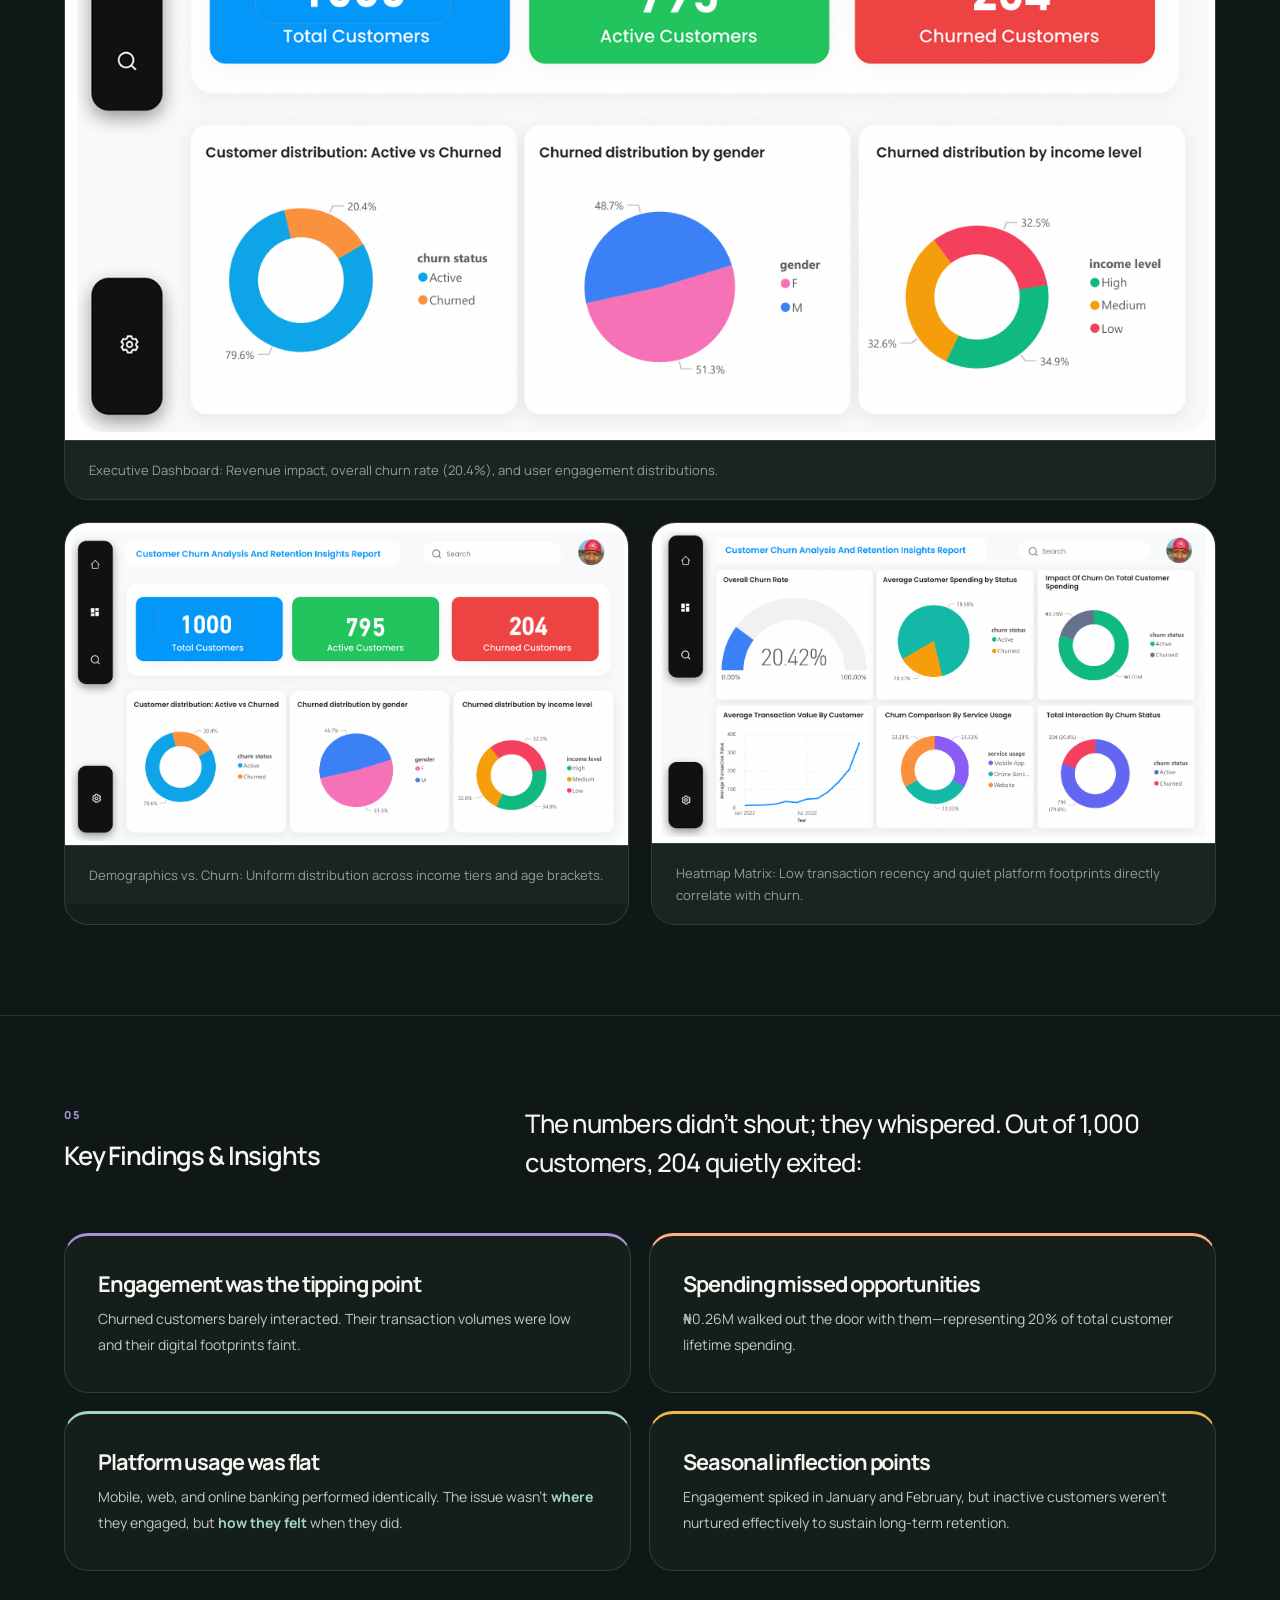
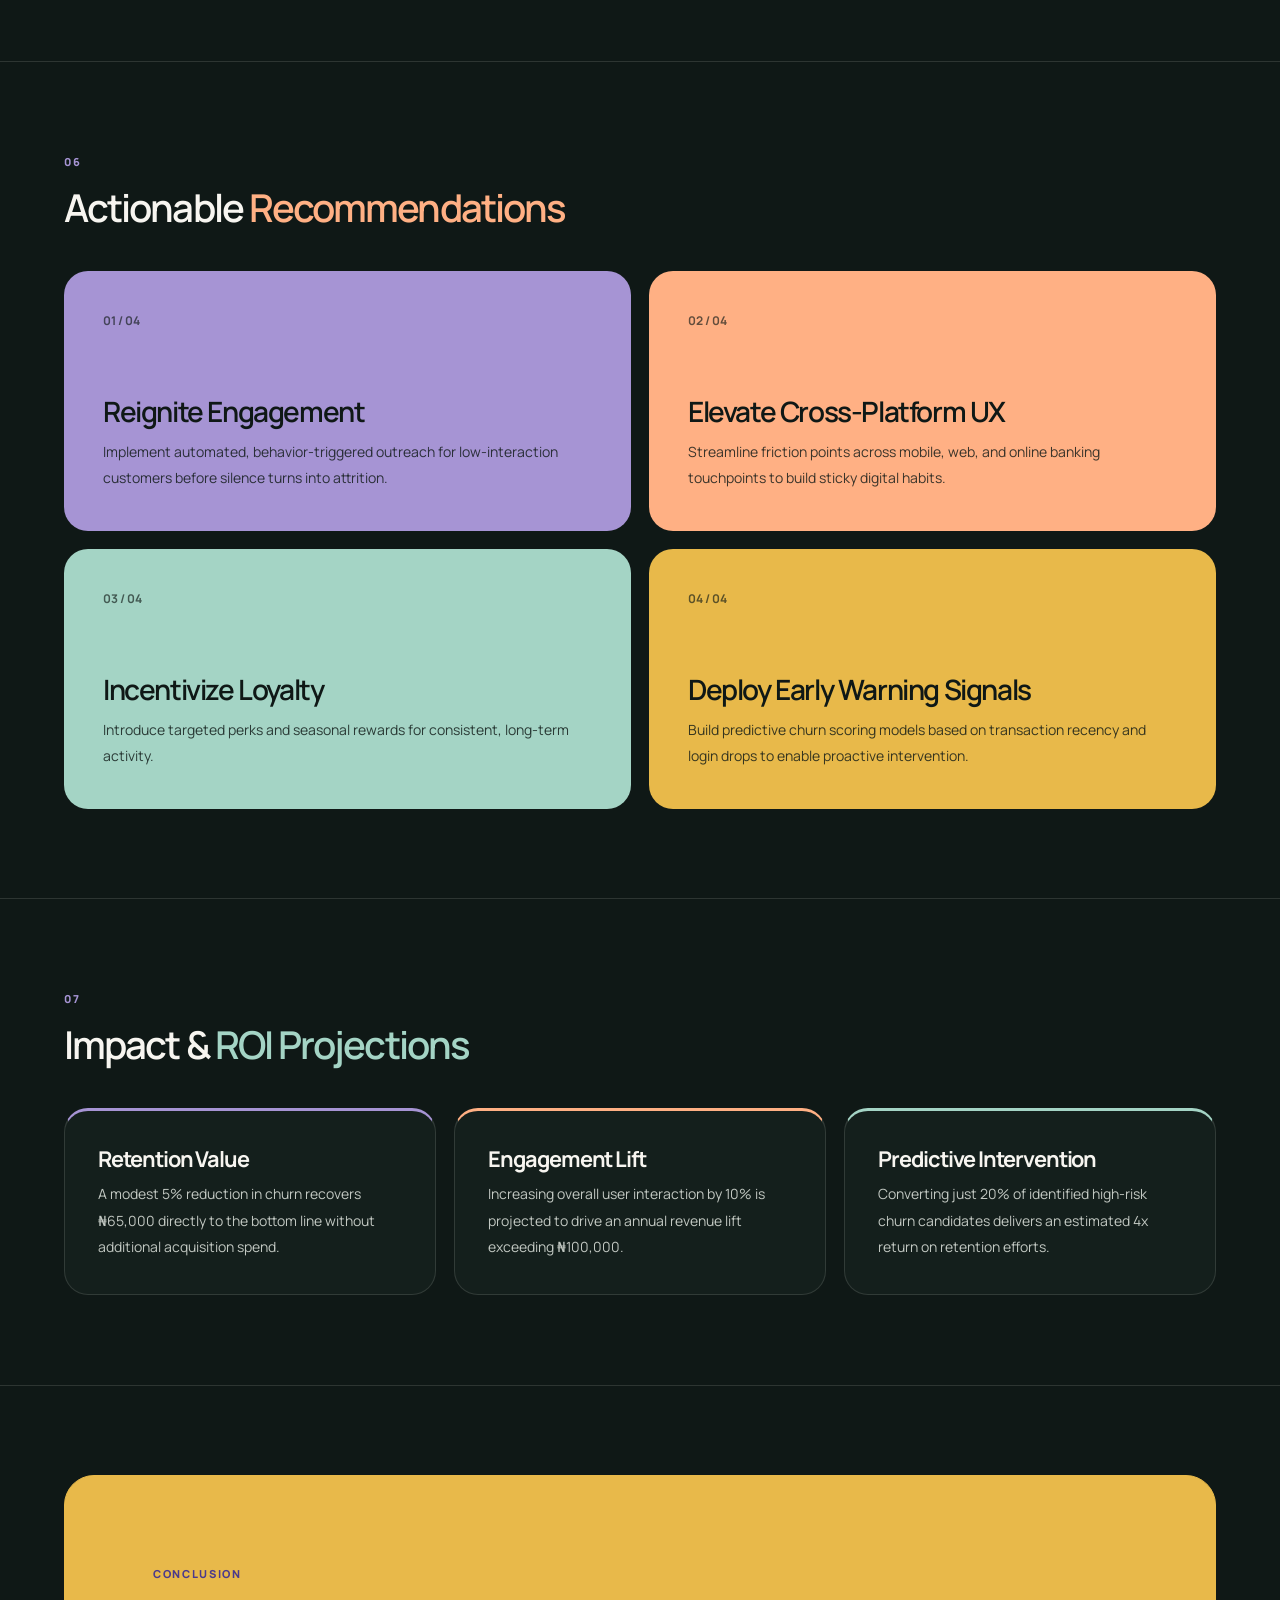
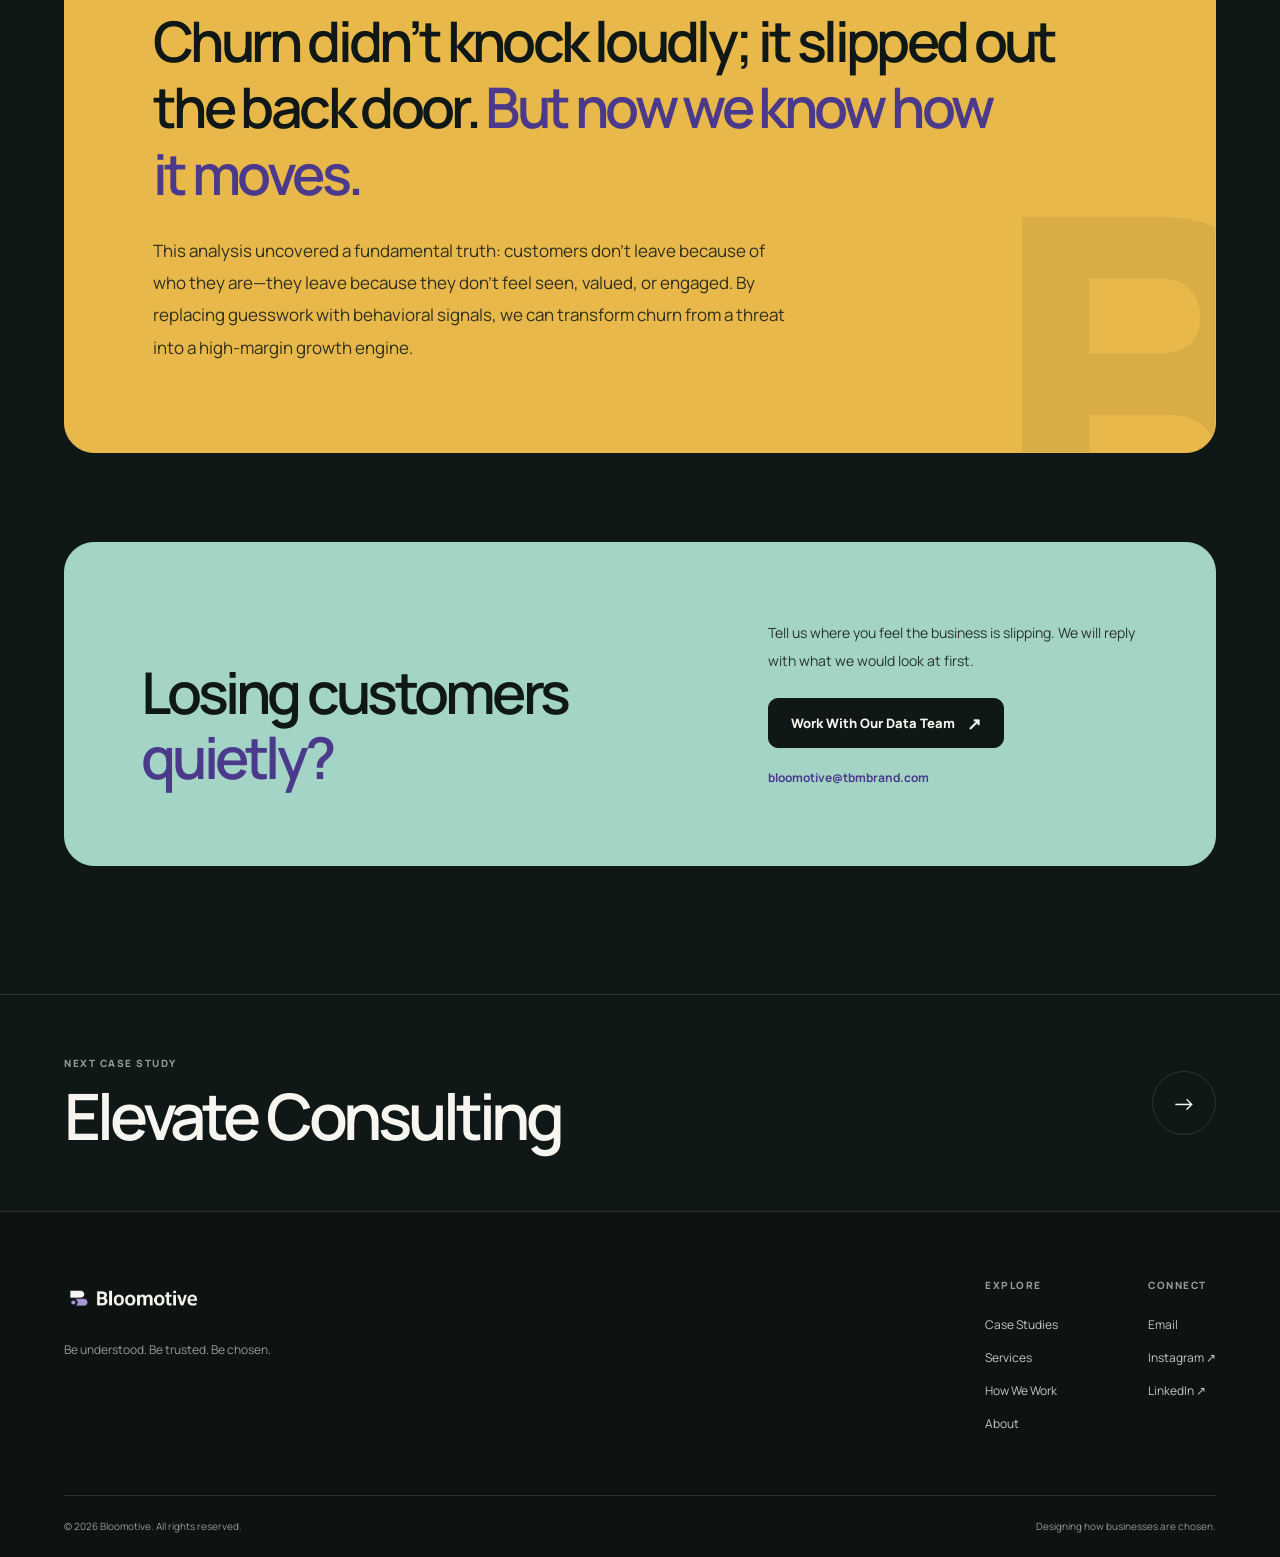
==== commit cd397d42: "Update avenor.html" ====
--- a/images/avenor.html
+++ b/images/avenor.html
@@ -417,7 +417,7 @@
 
       <div class="cs-hero-grid">
         <div>
-          <span class="eyebrow rise" style="--i:1">Case Study &middot; Customer &amp; Retention</span>
+          <span class="eyebrow rise" style="--i:1">Case Study</span>
           <h1 class="display-xl rise" id="cs-title" style="--i:2">
             Turning Quiet Losses into <span class="accent">Loyal Wins</span>
           </h1>
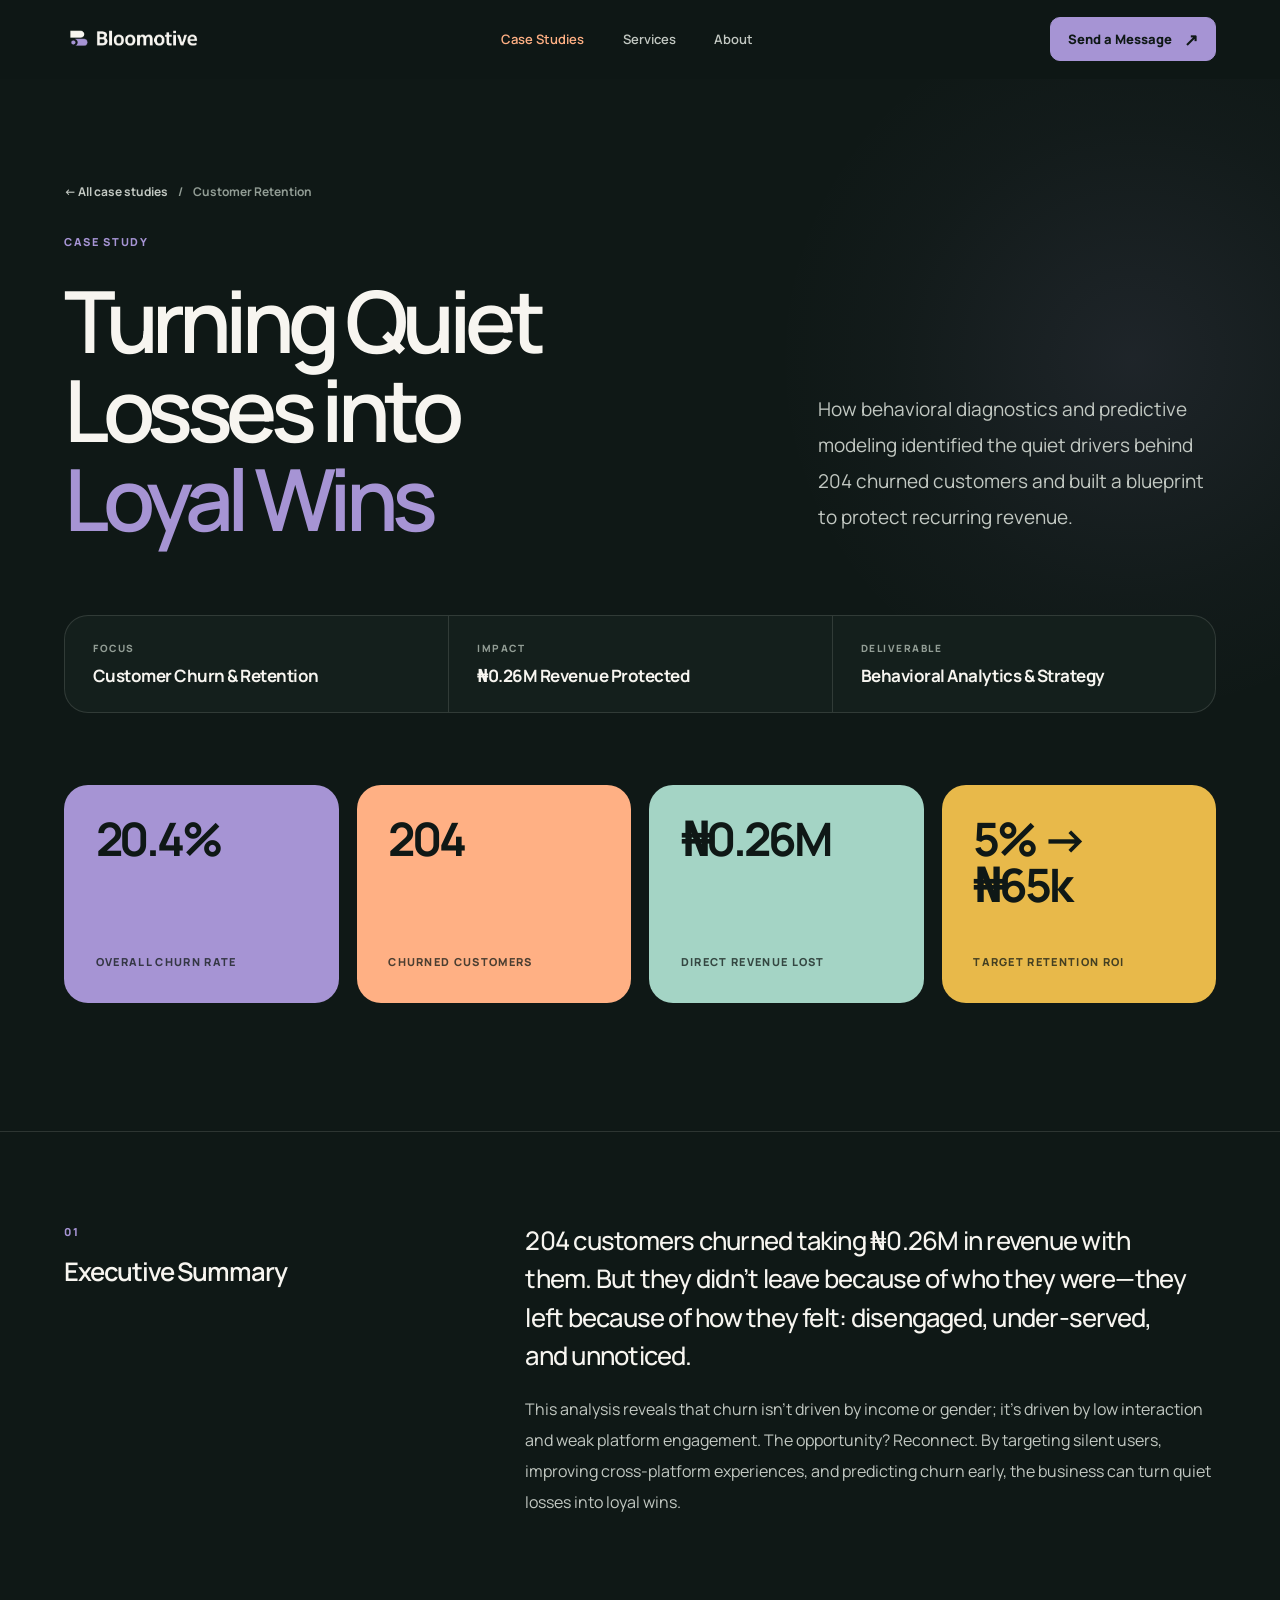
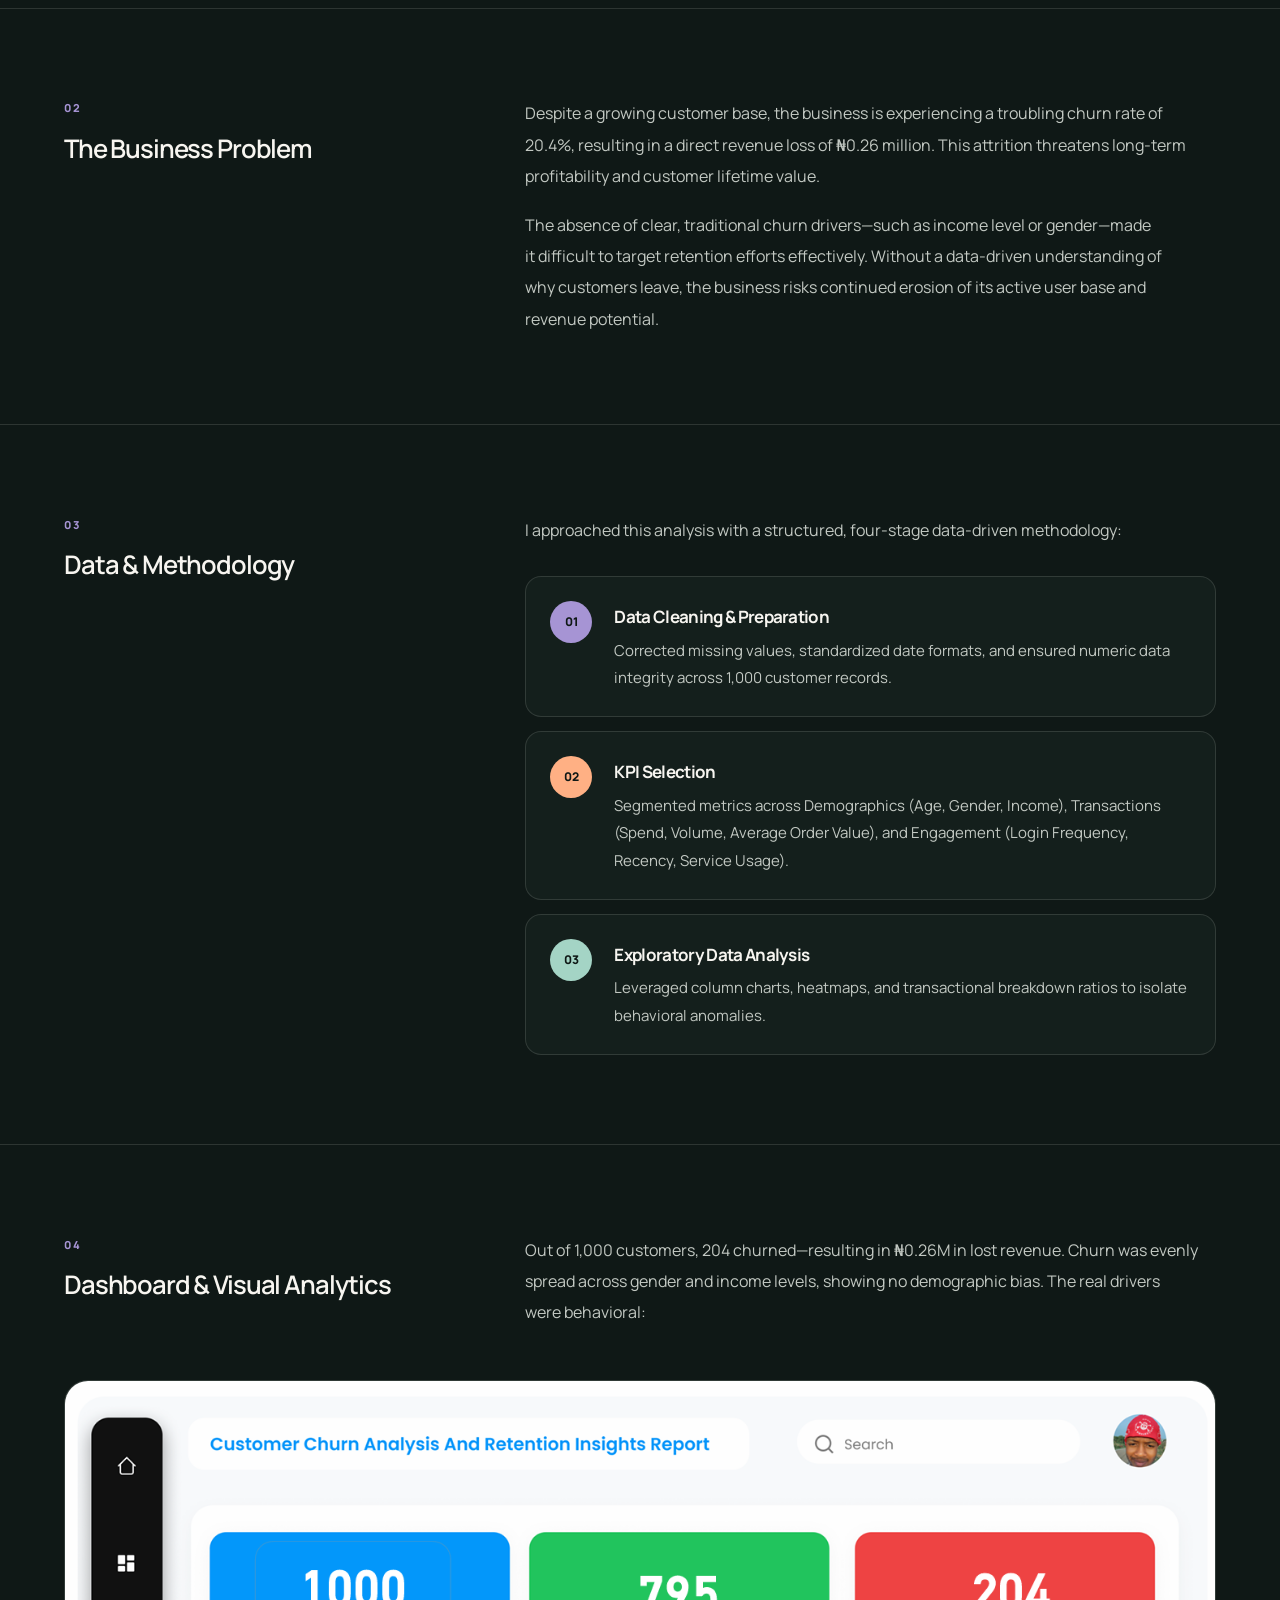
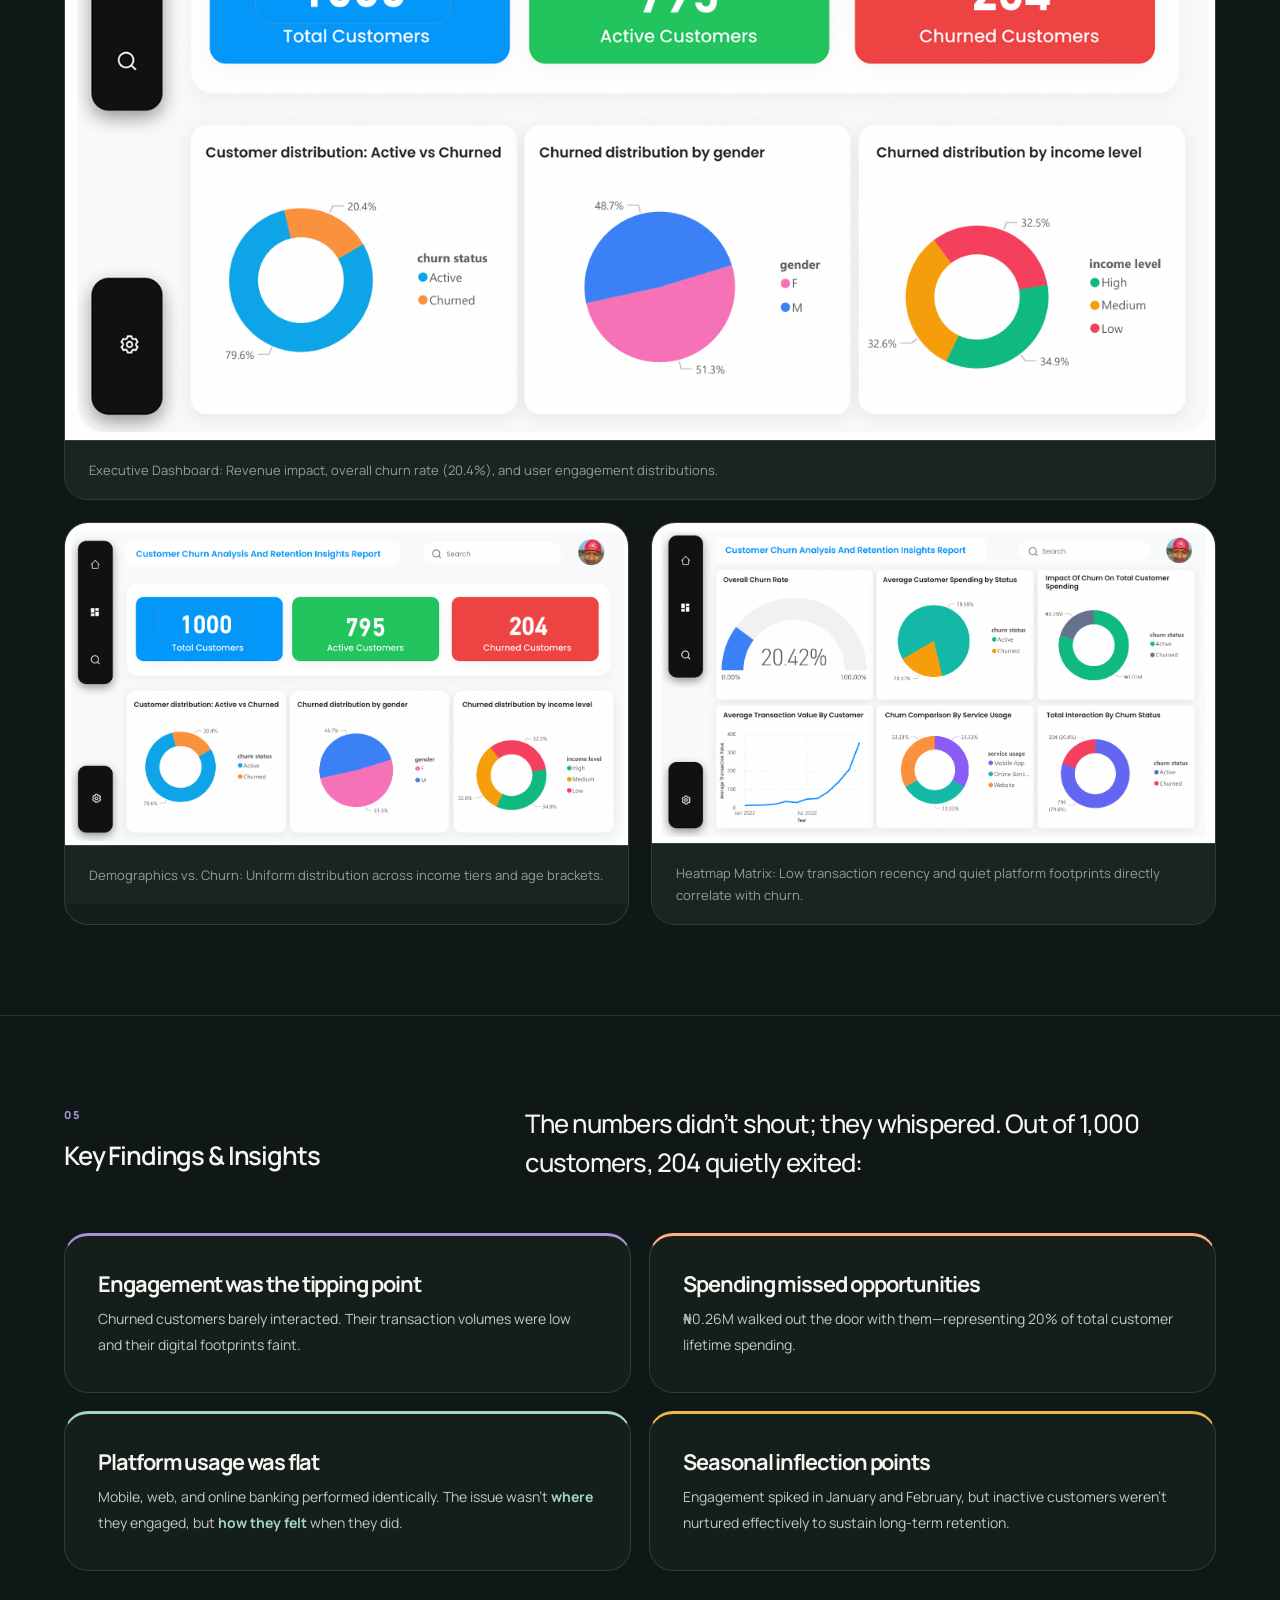
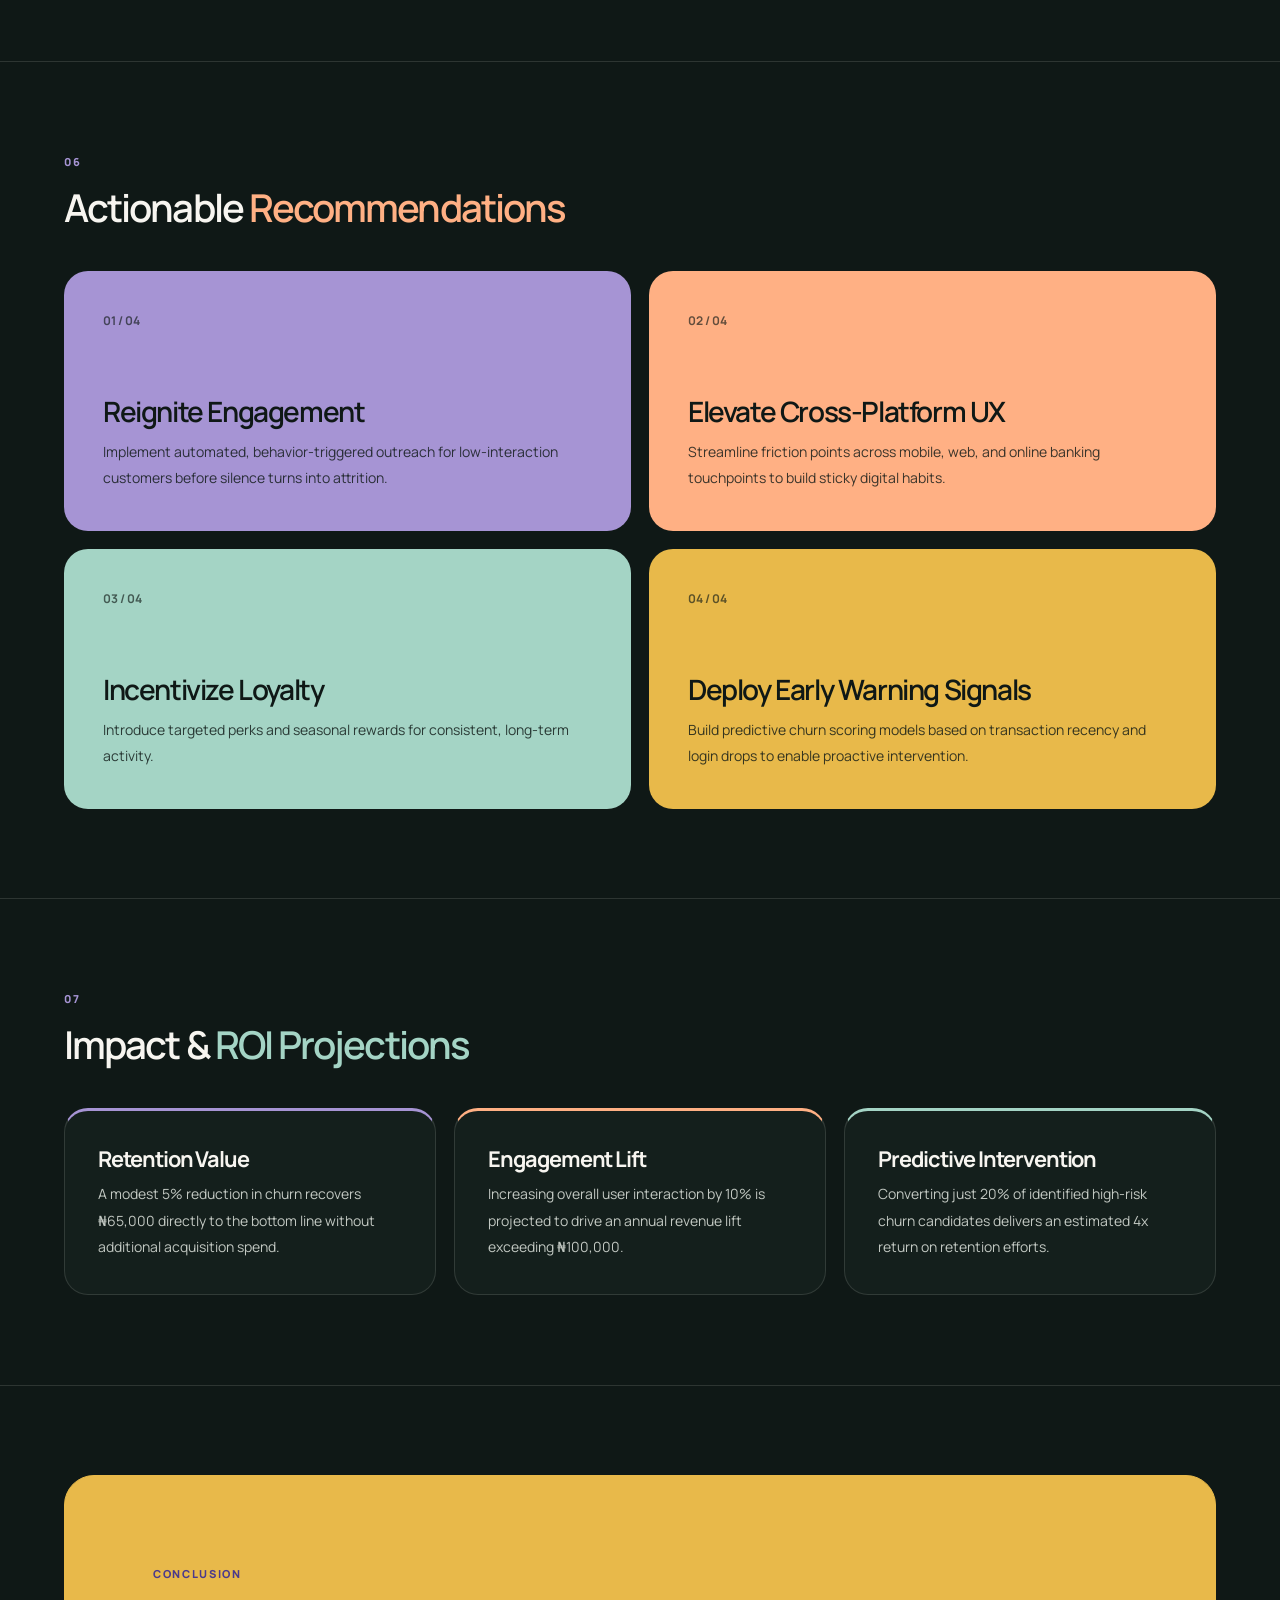
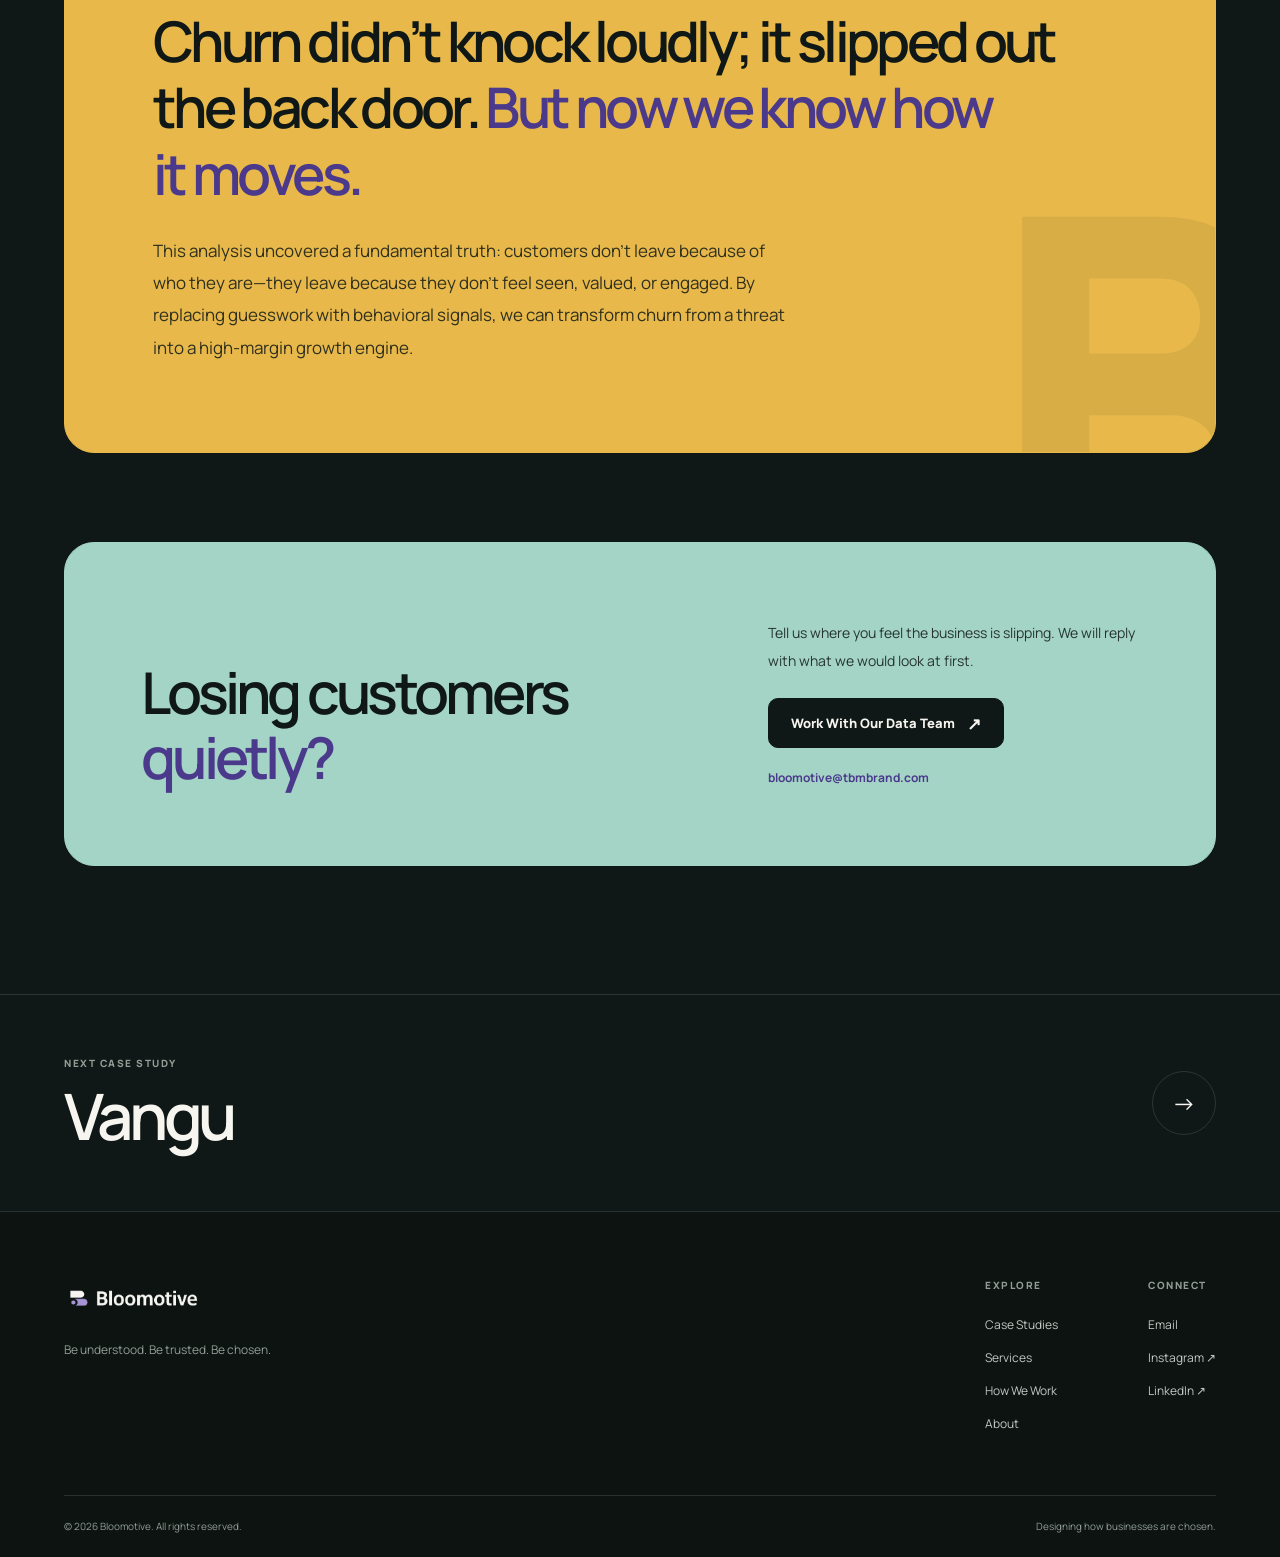
==== commit cffb1343: "Update avenor.html" ====
--- a/images/avenor.html
+++ b/images/avenor.html
@@ -633,10 +633,10 @@
   <!-- Next case study -->
   <nav class="next" aria-label="Next case study">
     <div class="container">
-      <a href="/elevate-consulting.html">
+      <a href="images/vanguard.html">
         <div>
           <small>Next case study</small>
-          <strong>Elevate Consulting</strong>
+          <strong>Vangu</strong>
         </div>
         <span class="arrow" aria-hidden="true">&rarr;</span>
       </a>
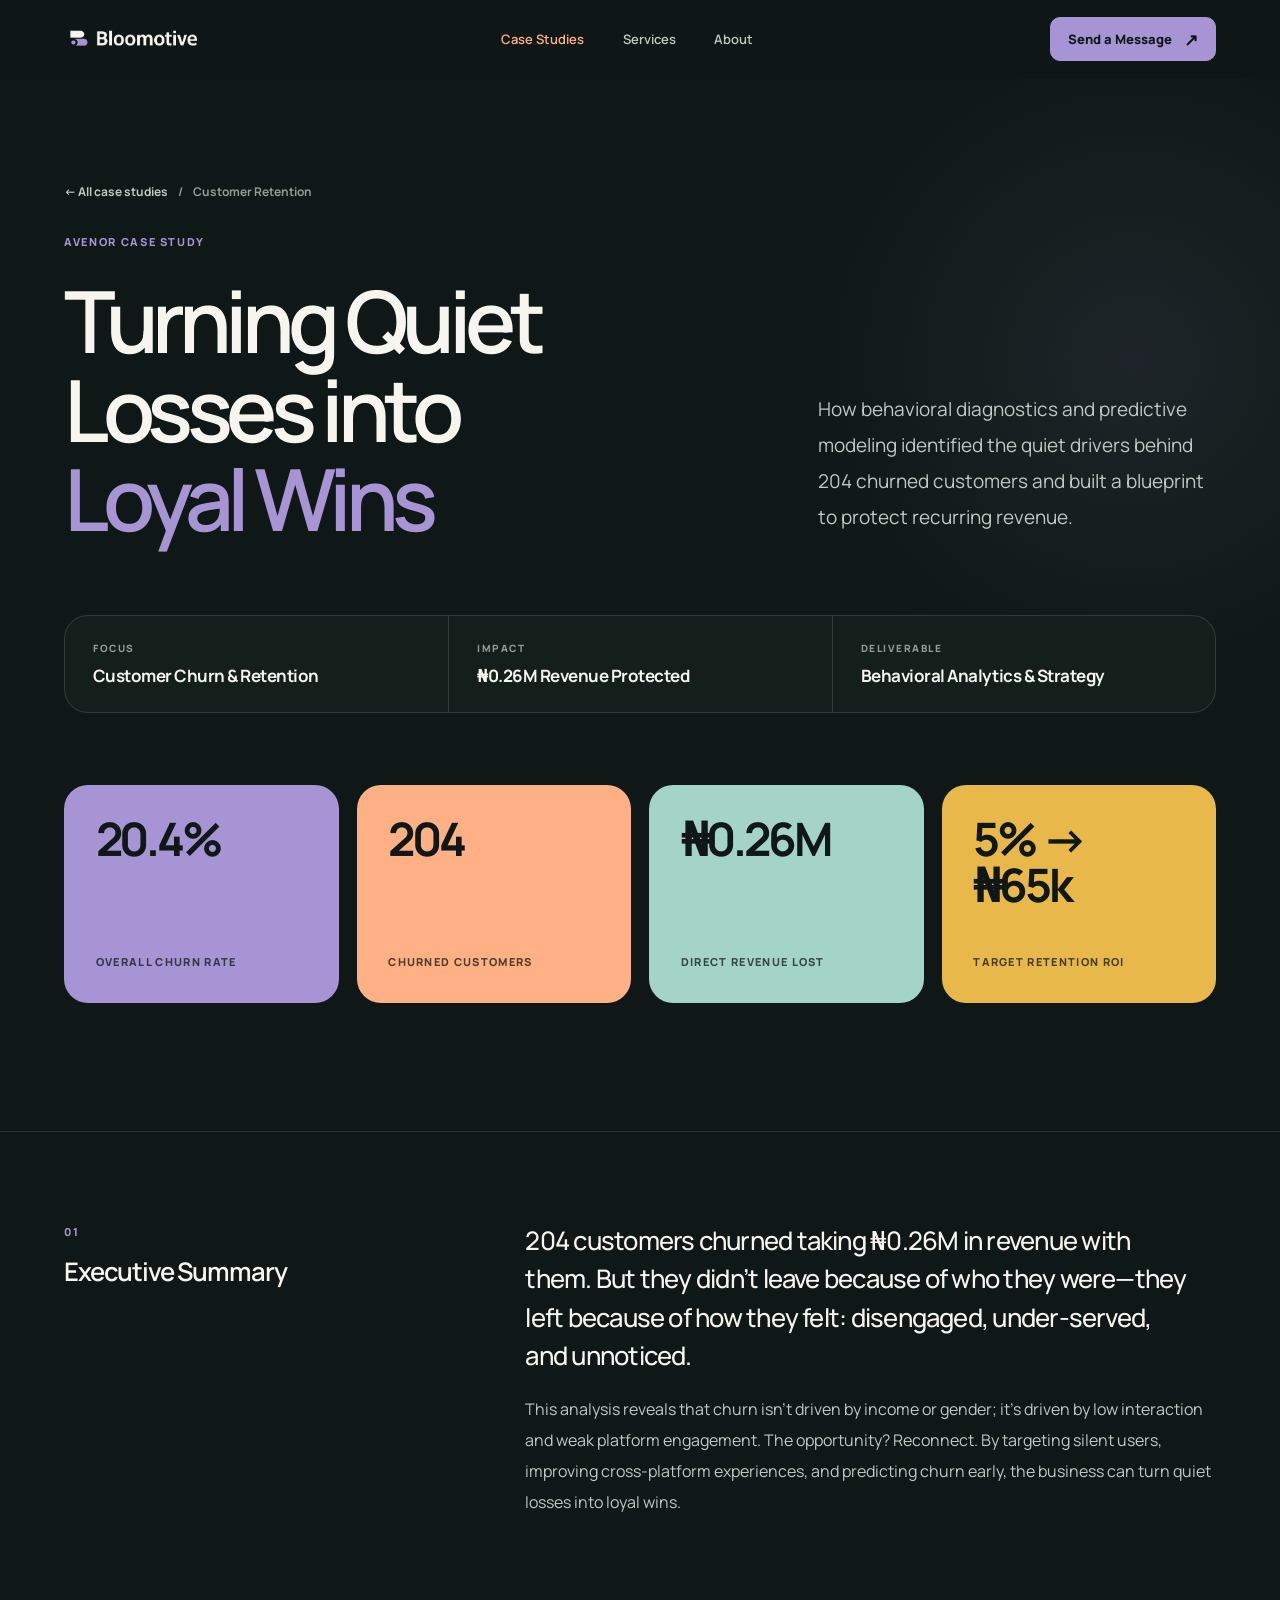
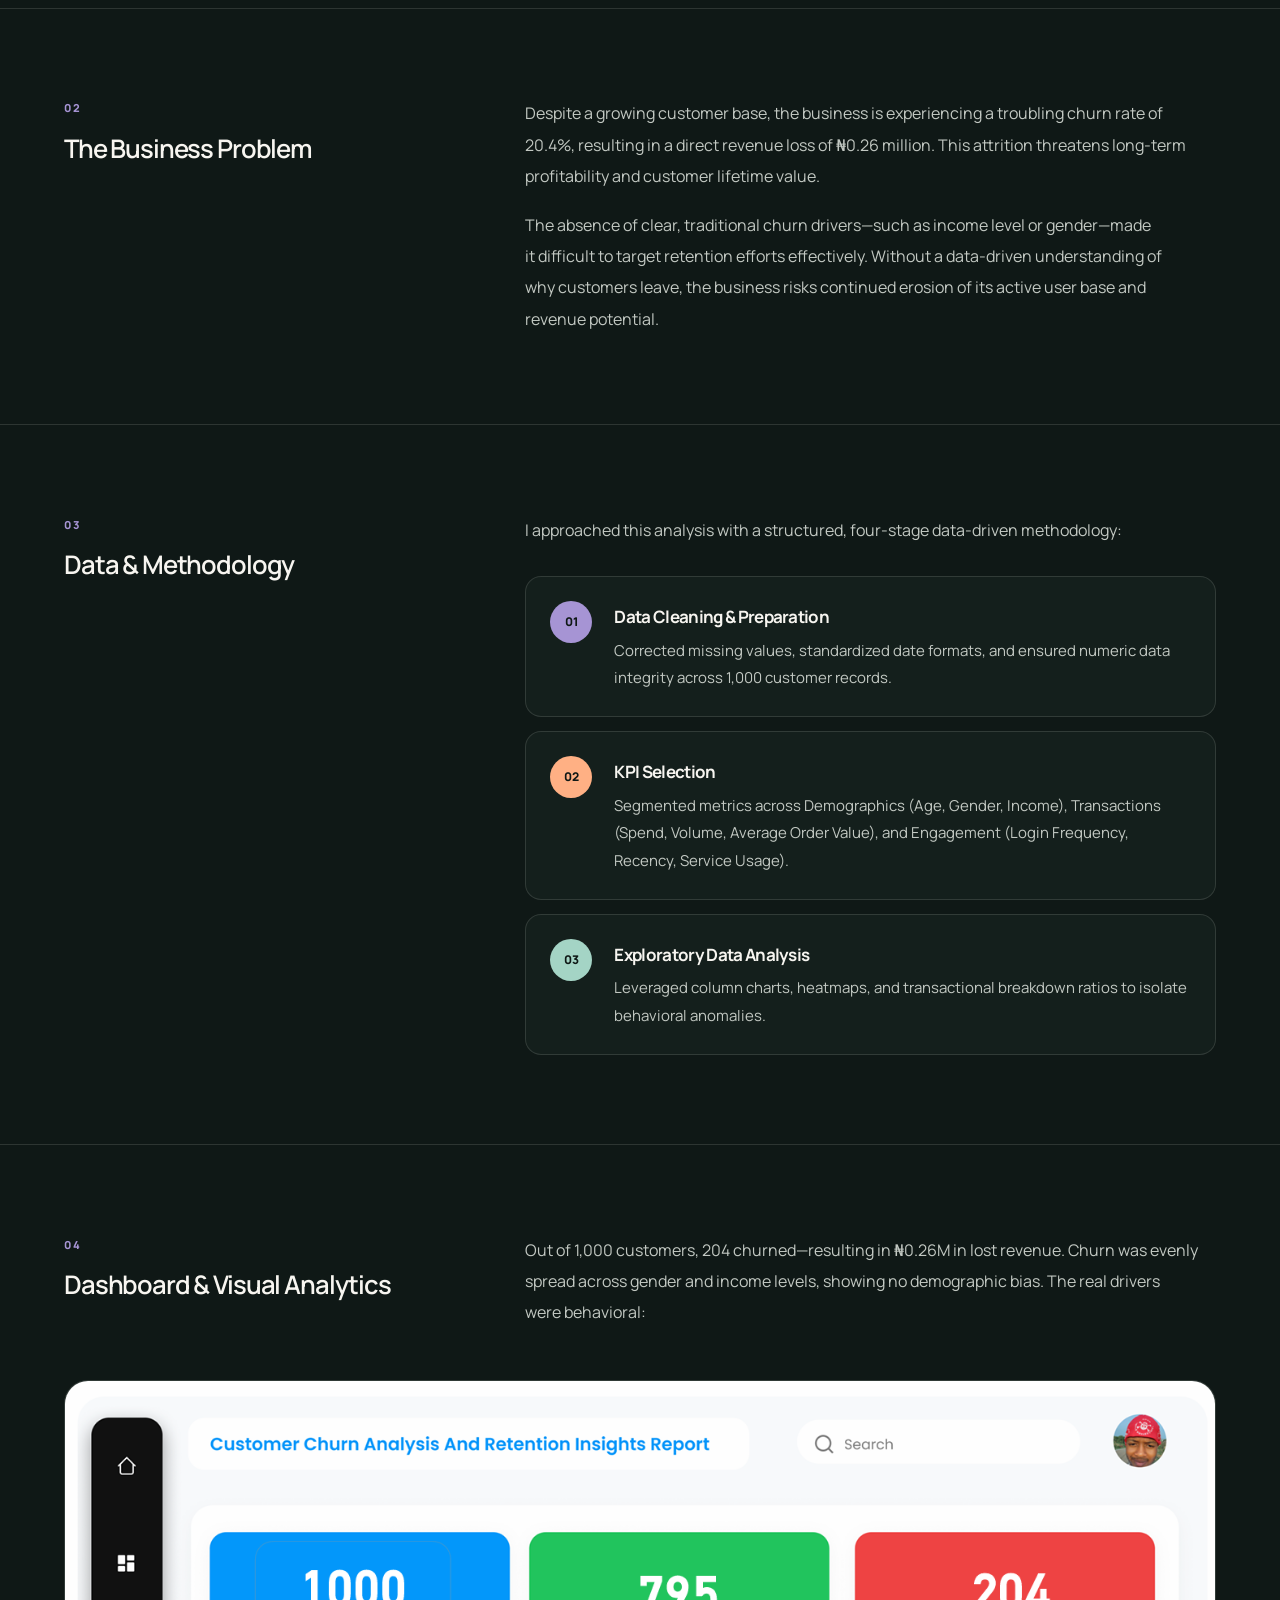
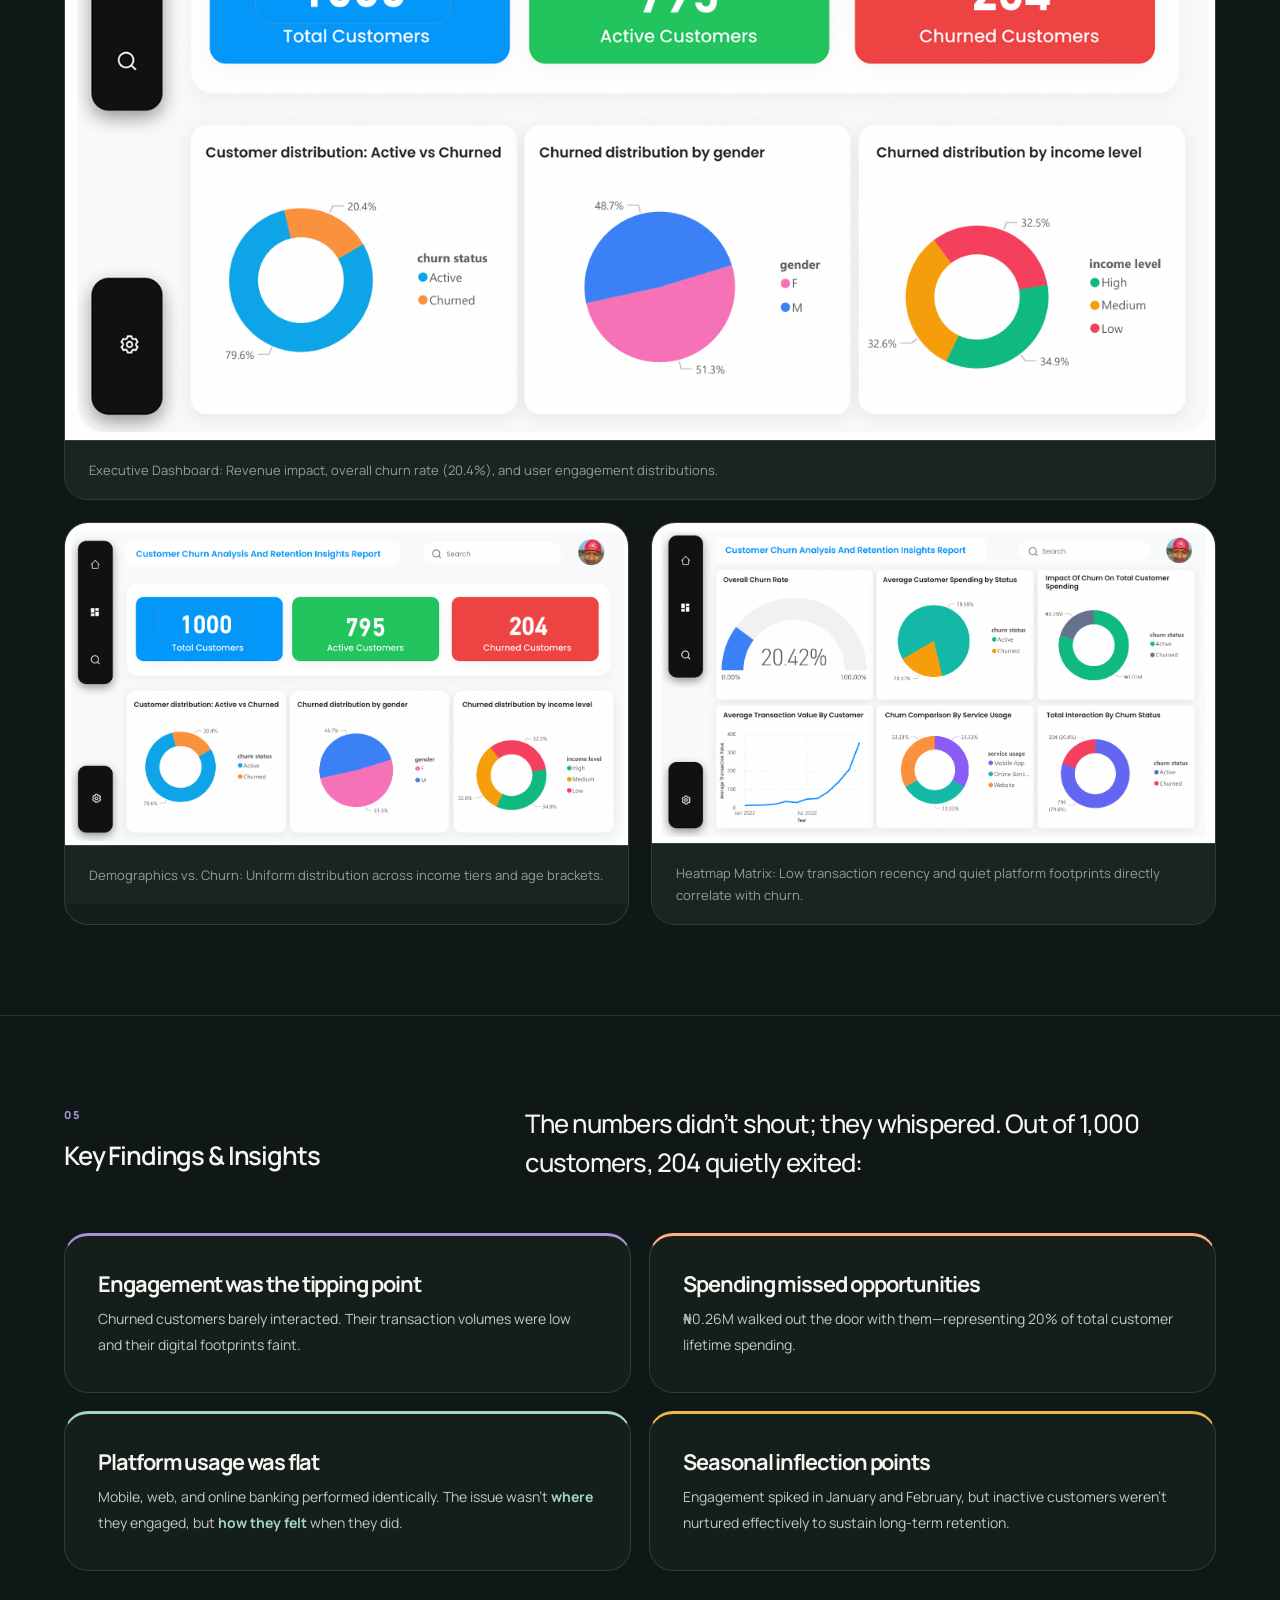
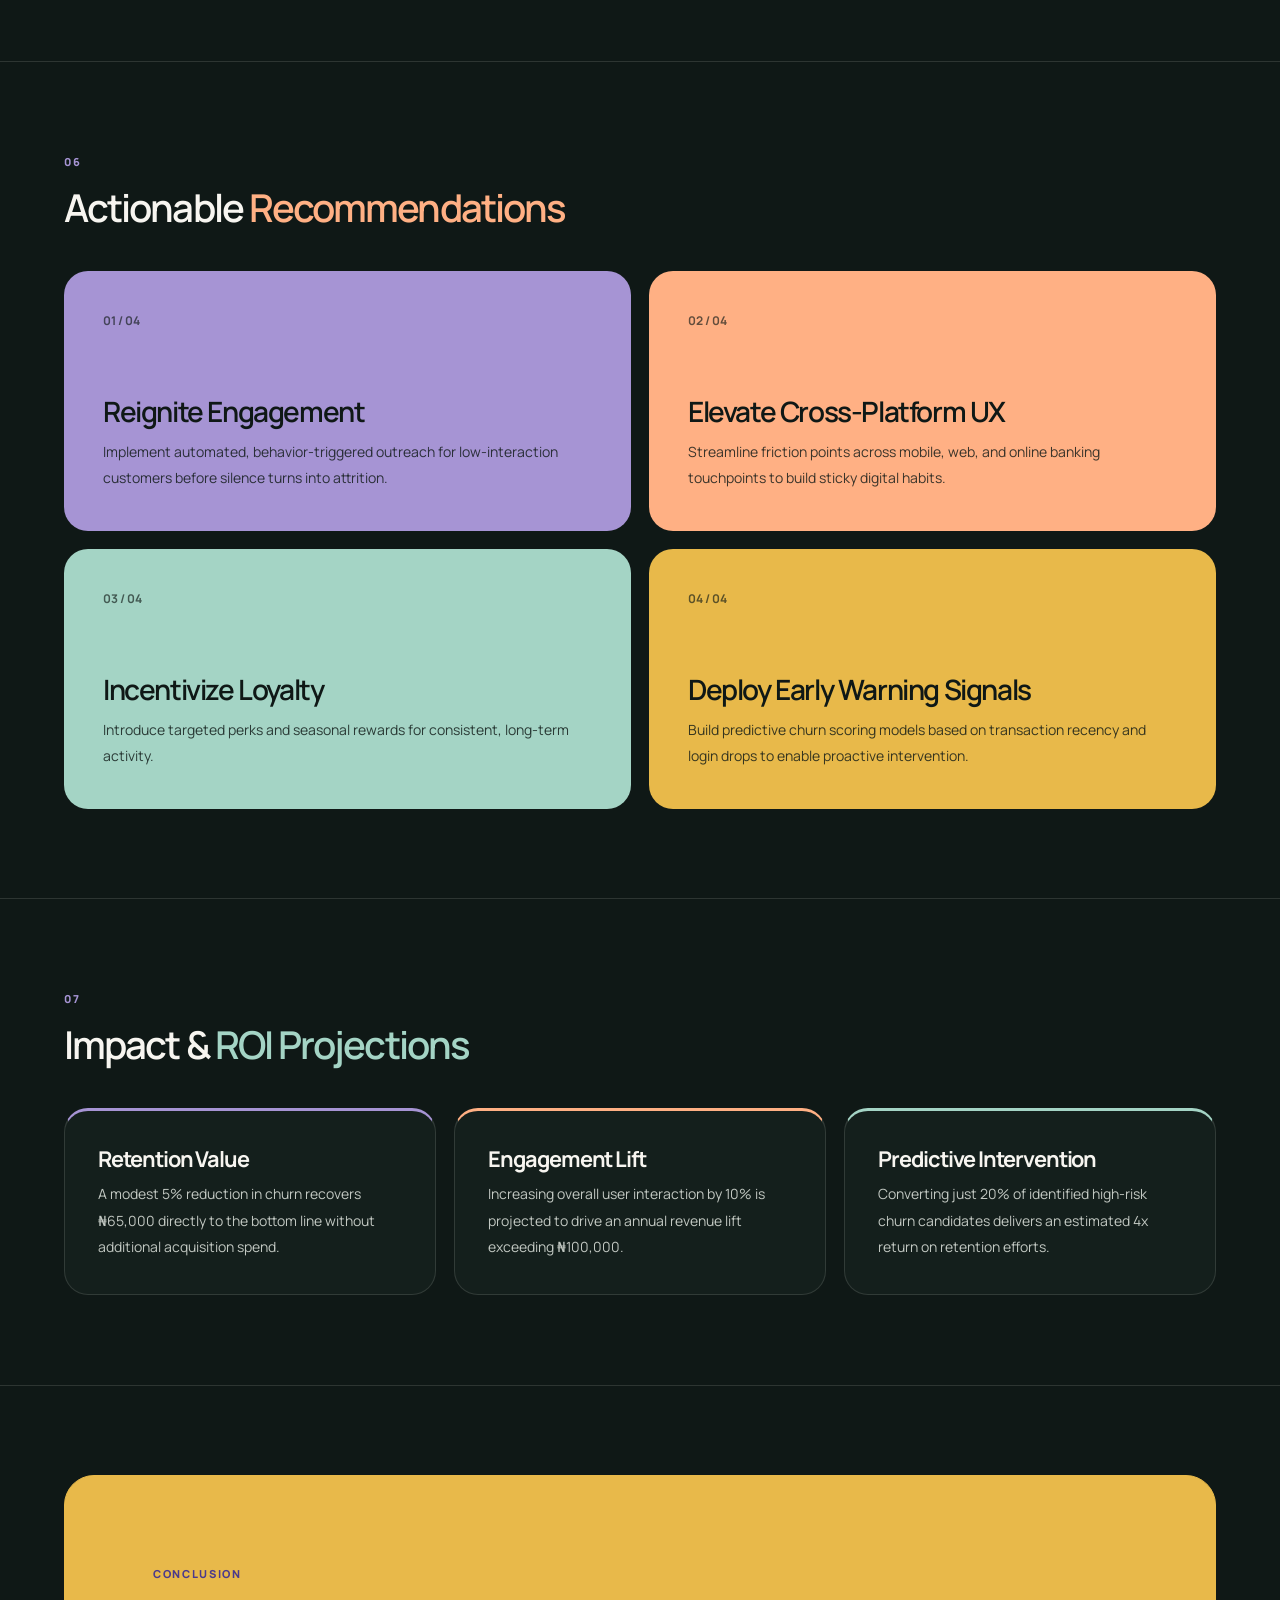
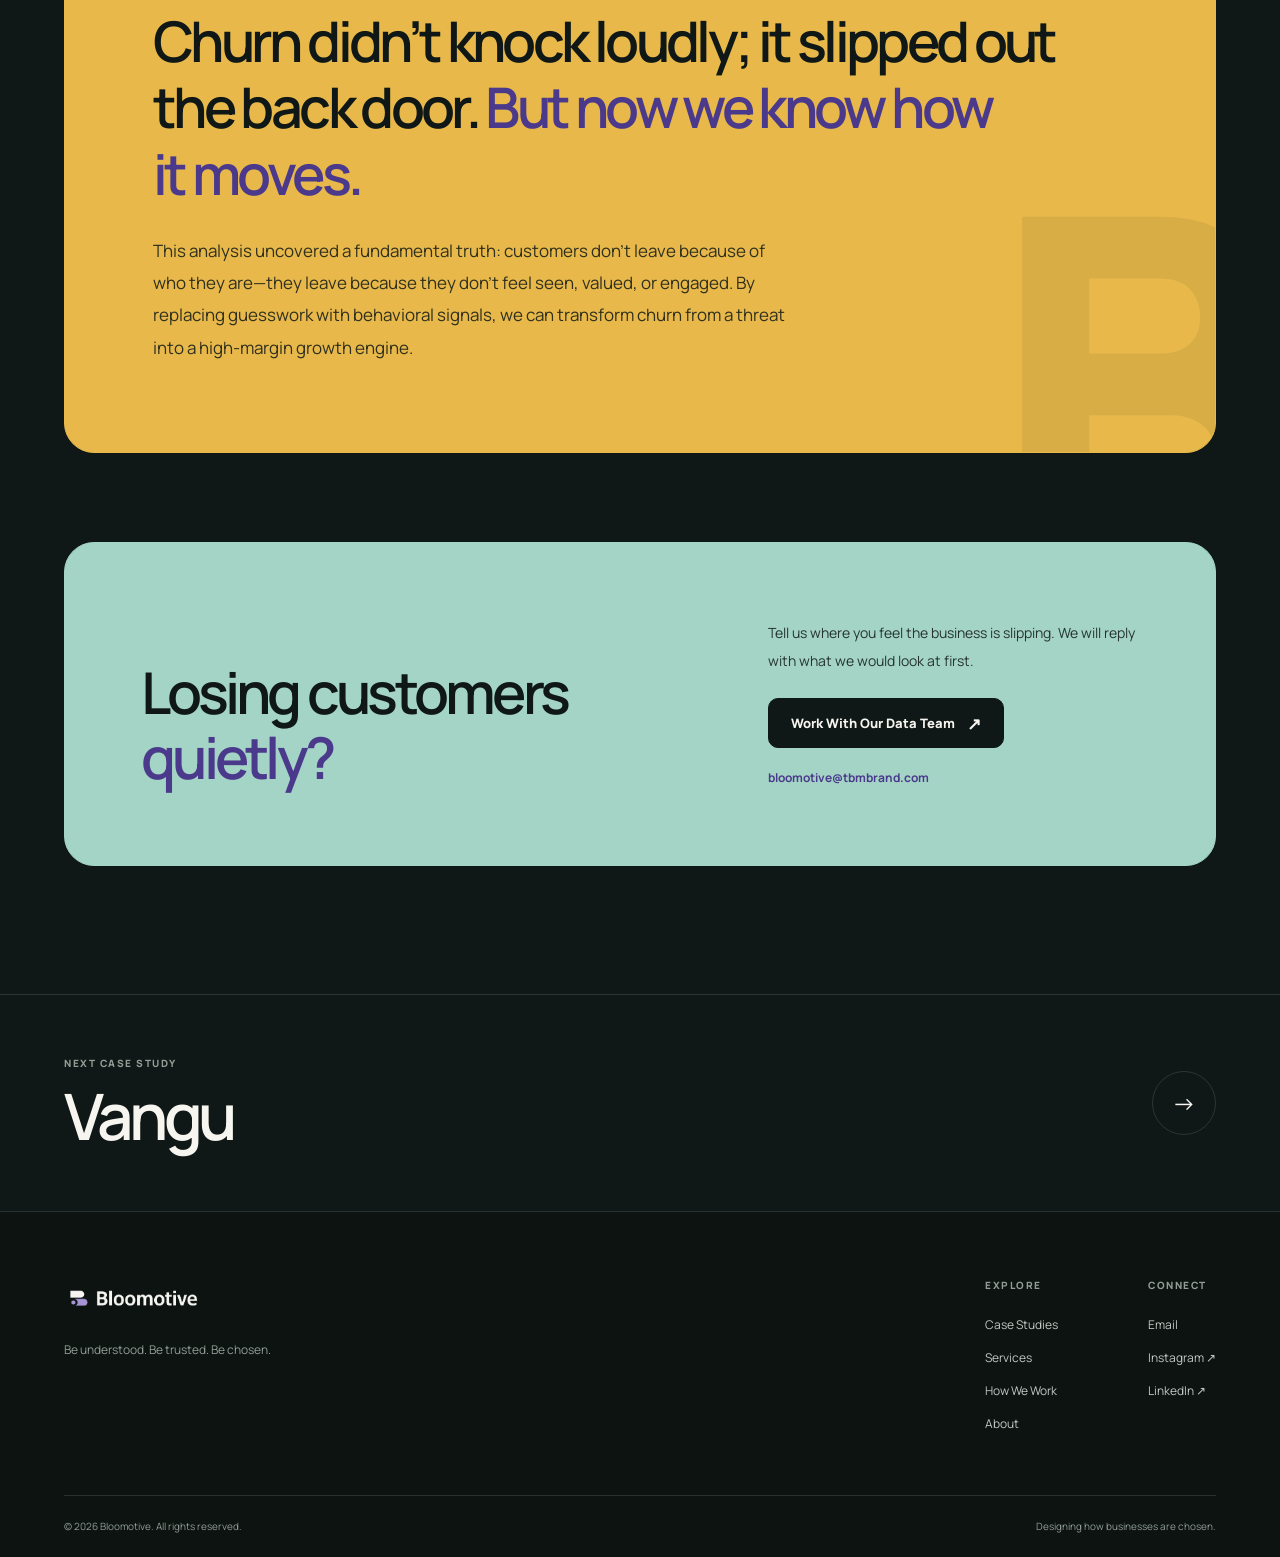
==== commit e28e6dd1: "Update case study title to 'Avenor Case Study'" ====
--- a/images/avenor.html
+++ b/images/avenor.html
@@ -417,7 +417,7 @@
 
       <div class="cs-hero-grid">
         <div>
-          <span class="eyebrow rise" style="--i:1">Case Study</span>
+          <span class="eyebrow rise" style="--i:1"> Avenor Case Study</span>
           <h1 class="display-xl rise" id="cs-title" style="--i:2">
             Turning Quiet Losses into <span class="accent">Loyal Wins</span>
           </h1>
@@ -633,7 +633,7 @@
   <!-- Next case study -->
   <nav class="next" aria-label="Next case study">
     <div class="container">
-      <a href="images/vanguard.html">
+      <a href="vanguard.html">
         <div>
           <small>Next case study</small>
           <strong>Vangu</strong>
